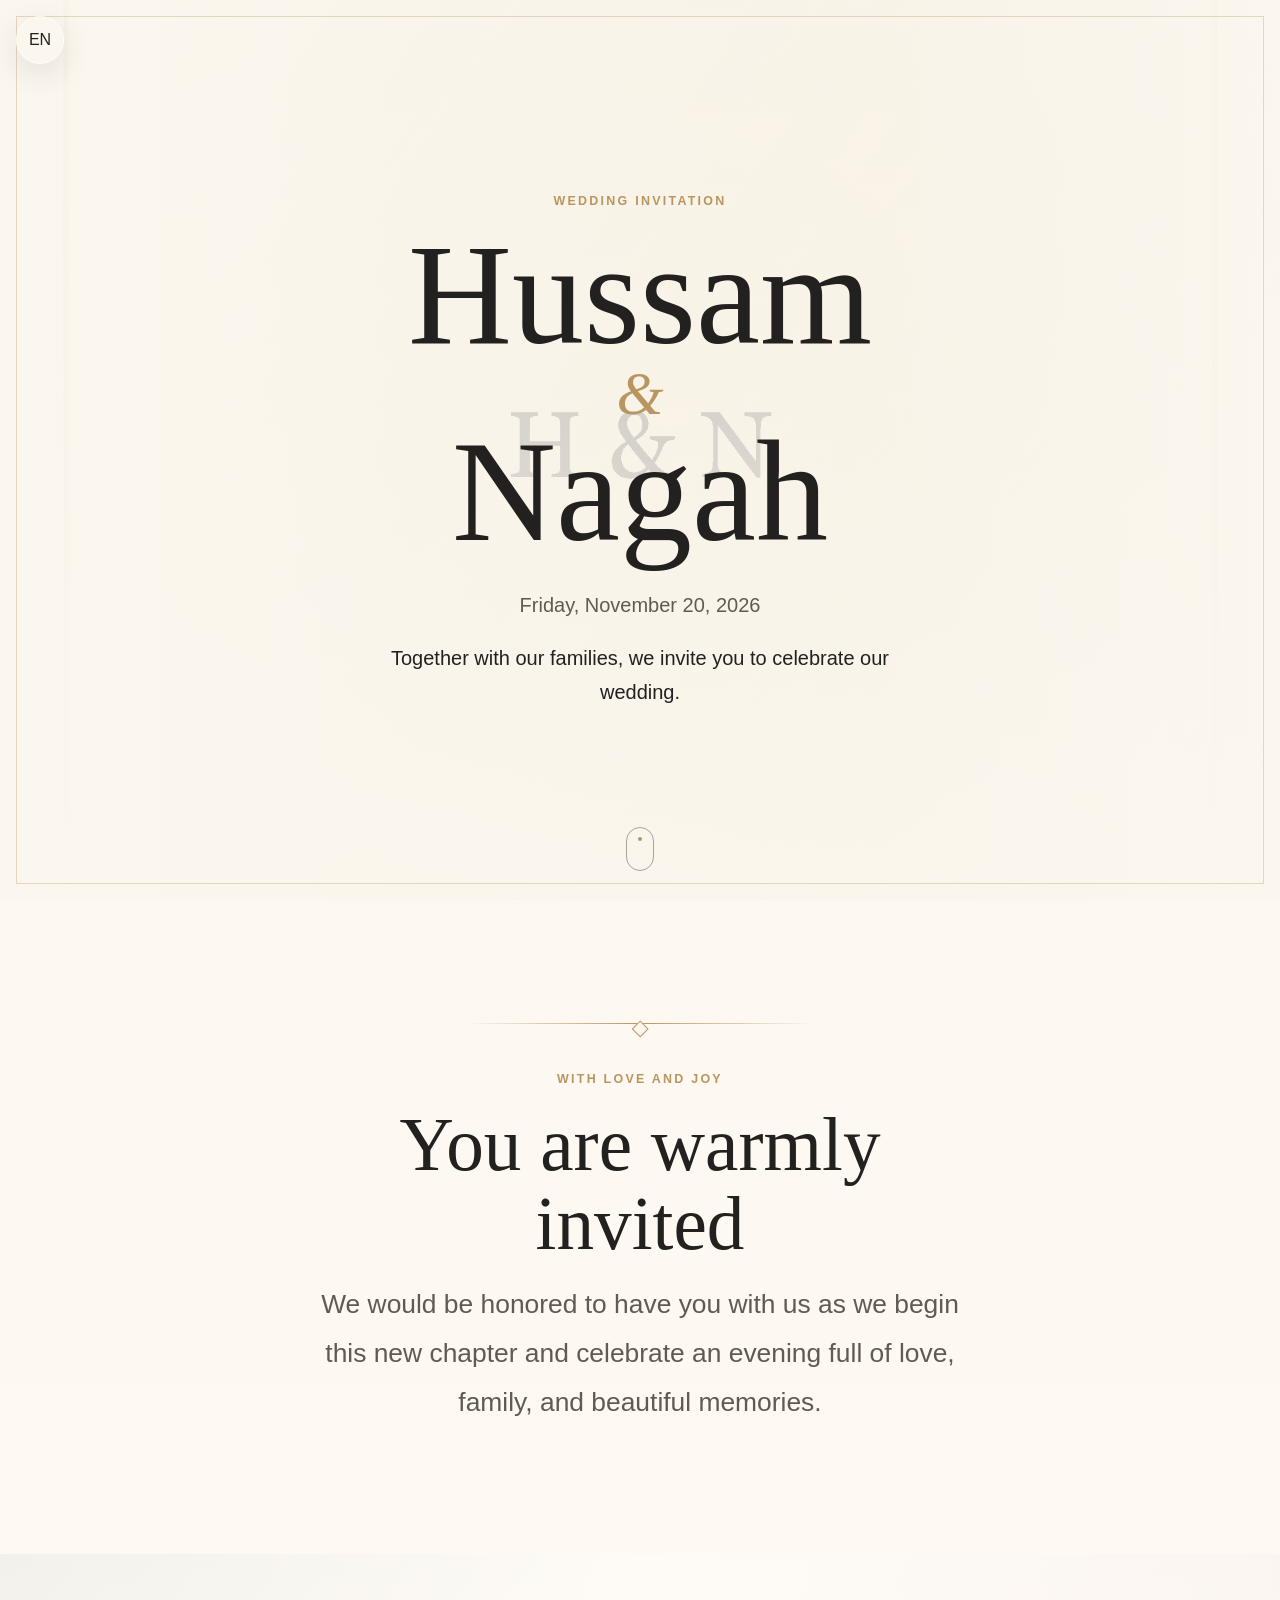
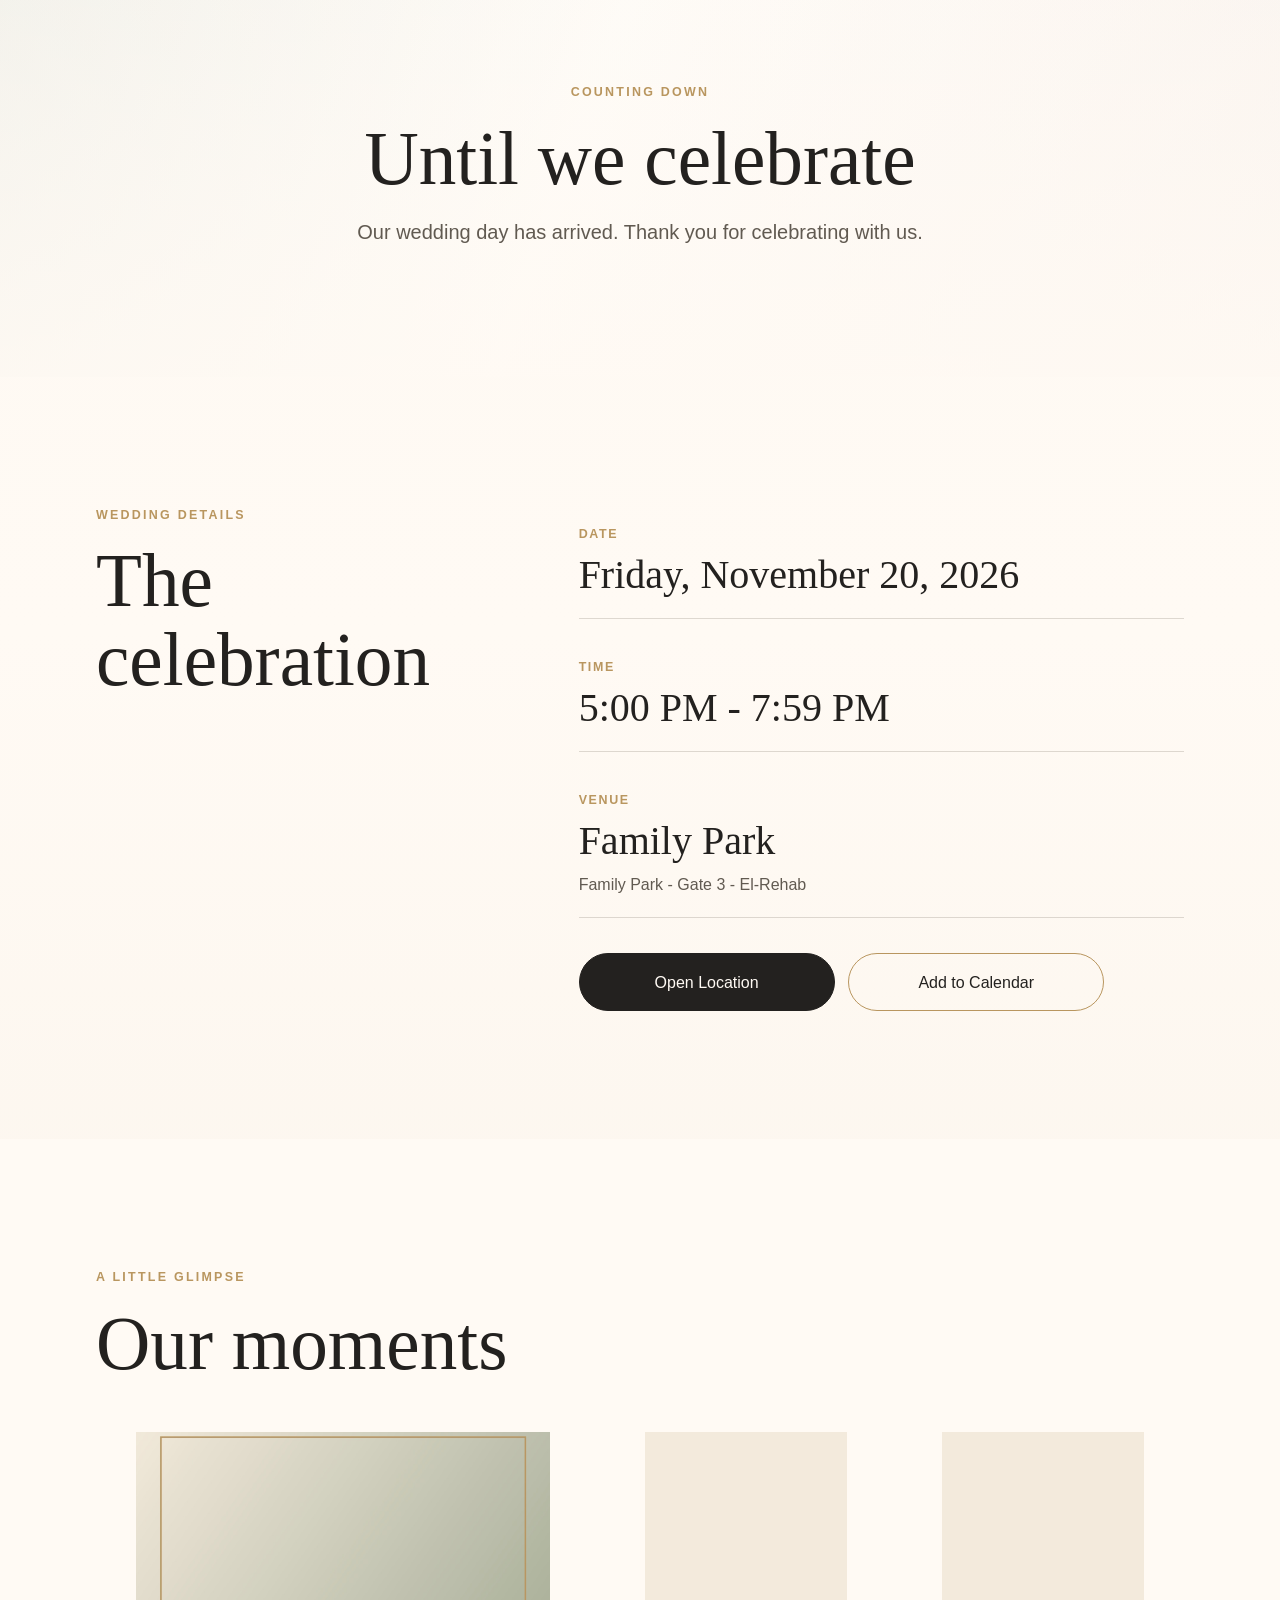
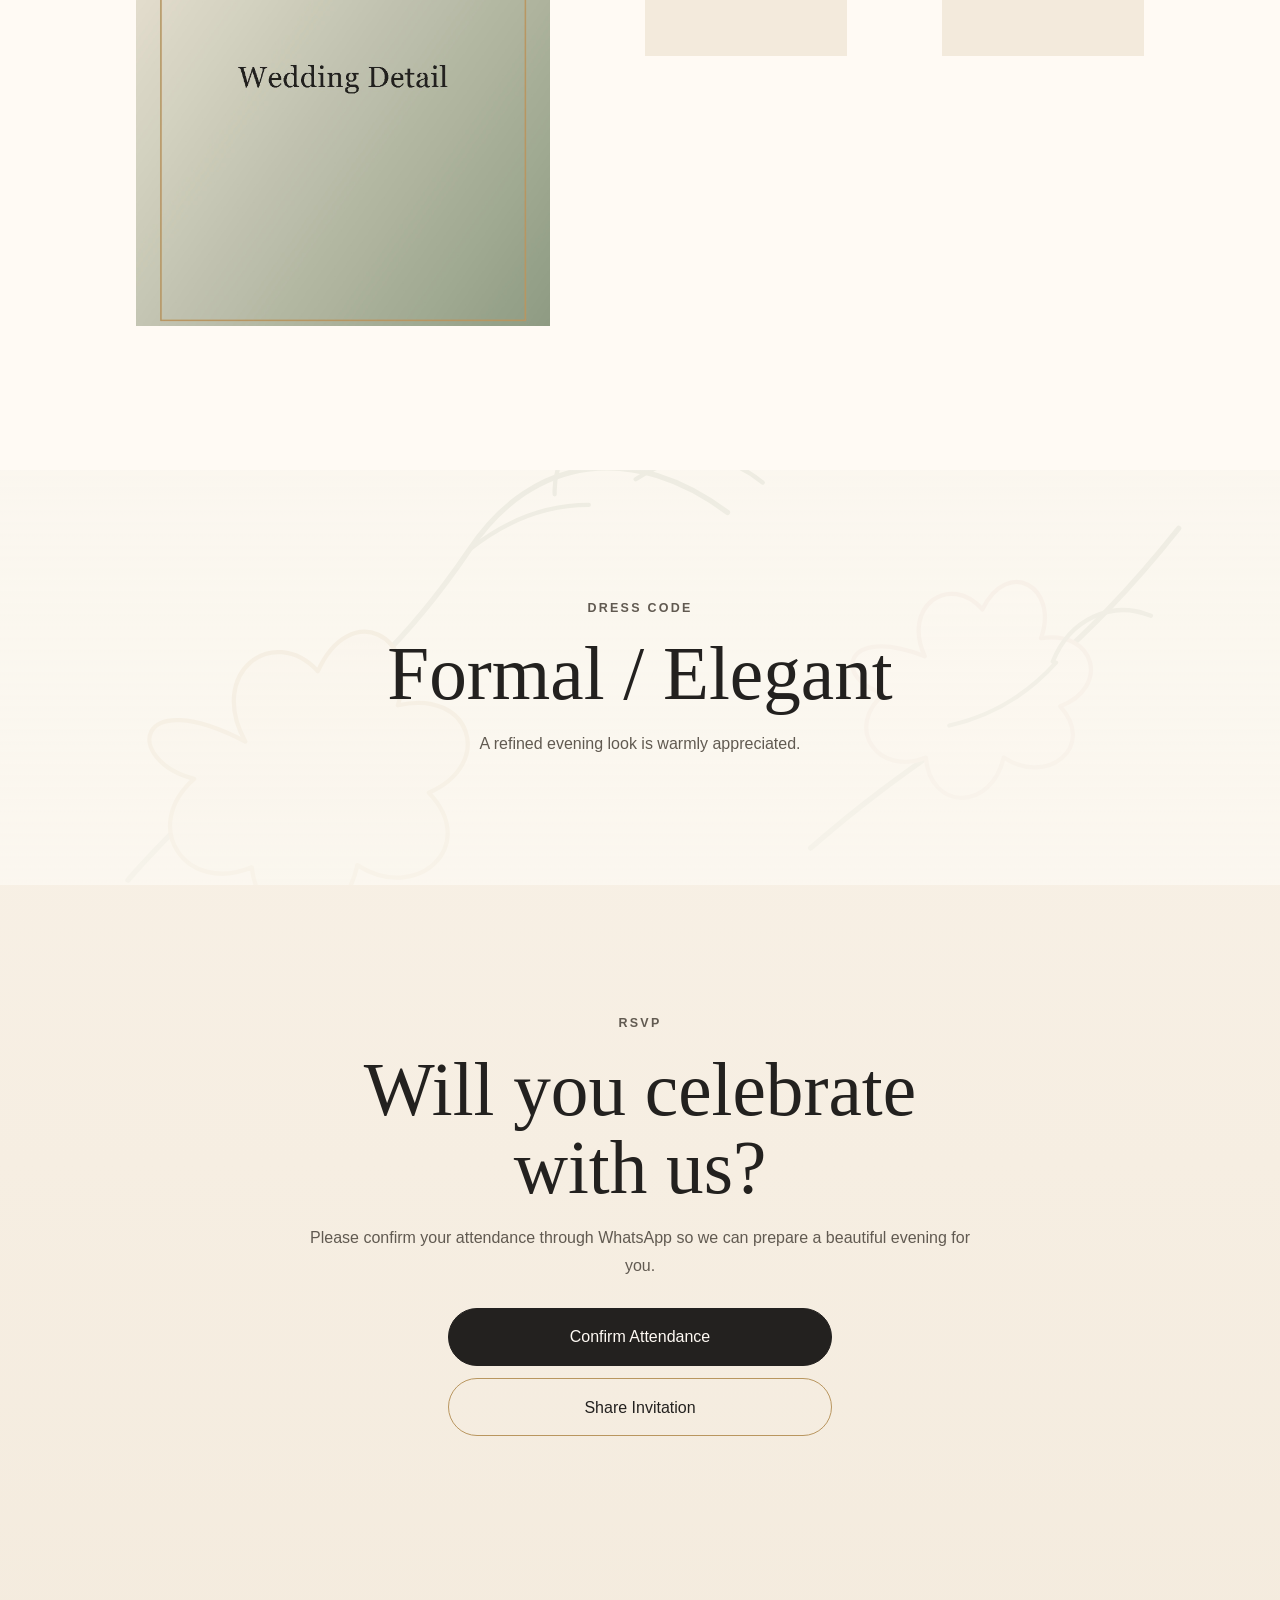
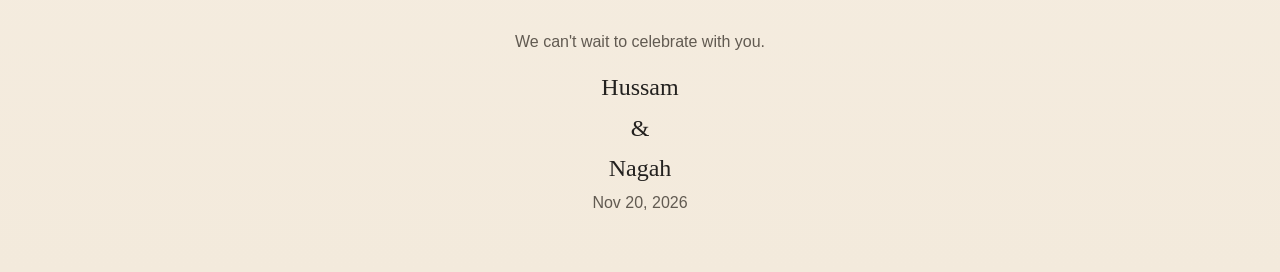
==== index.html @ 9a382222 "Initial wedding invitation" ====
<!doctype html>
<html lang="en" dir="ltr">
  <head>
    <meta charset="utf-8" />
    <meta name="viewport" content="width=device-width, initial-scale=1" />
    <title>Hussam & Bride Name | Wedding Invitation</title>
    <meta
      name="description"
      content="Together with their families, Hussam and Bride Name invite you to celebrate their wedding."
    />
    <link rel="canonical" href="https://USERNAME.github.io/REPOSITORY/" />
    <meta name="theme-color" content="#f6efe3" />

    <meta property="og:type" content="website" />
    <meta property="og:title" content="Hussam & Bride Name | Wedding Invitation" />
    <meta
      property="og:description"
      content="Together with their families, Hussam and Bride Name invite you to celebrate their wedding."
    />
    <meta property="og:image" content="assets/images/share-preview.jpg" />
    <meta property="og:url" content="https://USERNAME.github.io/REPOSITORY/" />

    <link rel="icon" href="favicon/favicon.svg" type="image/svg+xml" />
    <link rel="apple-touch-icon" href="favicon/apple-touch-icon.svg" />
    <link rel="preload" as="image" href="assets/images/hero-placeholder.jpg" />
    <link rel="stylesheet" href="style.css" />
  </head>
  <body>
    <a class="skip-link" href="#invitation">Skip to invitation</a>

    <header class="topbar" aria-label="Wedding invitation controls">
      <button class="language-toggle" id="languageToggle" type="button" aria-label="Switch language">
        <span data-label="language-current">EN</span>
      </button>
      <button class="music-toggle" id="musicToggle" type="button" aria-label="Toggle music" hidden>
        <span class="music-icon" aria-hidden="true">♪</span>
        <span data-i18n="musicOff">Music</span>
      </button>
    </header>

    <main>
      <section class="hero section-panel" id="home" aria-labelledby="hero-title">
        <div class="hero-media" aria-hidden="true"></div>
        <div class="hero-inner reveal">
          <p class="eyebrow" data-i18n="heroEyebrow">Wedding Invitation</p>
          <h1 class="couple-names" id="hero-title">
            <span data-config="groomName">Hussam</span>
            <span class="ampersand">&amp;</span>
            <span data-config="brideName">Bride Name</span>
          </h1>
          <p class="hero-date" data-config="displayDate">Saturday, November 21, 2026</p>
          <p class="hero-copy" data-i18n="heroCopy">
            Together with our families, we invite you to celebrate our wedding.
          </p>
        </div>
        <a class="scroll-indicator" href="#invitation" aria-label="Scroll to invitation">
          <span></span>
        </a>
      </section>

      <section class="invitation section-panel" id="invitation" aria-labelledby="invitation-title">
        <div class="ornament" aria-hidden="true"></div>
        <div class="content-narrow reveal">
          <p class="eyebrow" data-i18n="invitationEyebrow">With love and joy</p>
          <h2 id="invitation-title" data-i18n="invitationTitle">You are warmly invited</h2>
          <p class="invitation-text" data-i18n="invitationMessage">
            We would be honored to have you with us as we begin this new chapter and celebrate an evening full of love, family, and beautiful memories.
          </p>
        </div>
      </section>

      <section class="countdown section-panel" aria-labelledby="countdown-title">
        <div class="content-wide reveal">
          <p class="eyebrow" data-i18n="countdownEyebrow">Counting down</p>
          <h2 id="countdown-title" data-i18n="countdownTitle">Until we celebrate</h2>
          <div class="countdown-grid" id="countdownGrid" role="timer" aria-live="polite">
            <div class="countdown-item">
              <strong data-countdown="days">00</strong>
              <span data-i18n="days">Days</span>
            </div>
            <div class="countdown-item">
              <strong data-countdown="hours">00</strong>
              <span data-i18n="hours">Hours</span>
            </div>
            <div class="countdown-item">
              <strong data-countdown="minutes">00</strong>
              <span data-i18n="minutes">Minutes</span>
            </div>
            <div class="countdown-item">
              <strong data-countdown="seconds">00</strong>
              <span data-i18n="seconds">Seconds</span>
            </div>
          </div>
          <p class="passed-message" id="passedMessage" data-i18n="passedMessage" hidden>
            Our wedding day has arrived. Thank you for celebrating with us.
          </p>
        </div>
      </section>

      <section class="details section-panel" aria-labelledby="details-title">
        <div class="content-wide details-layout reveal">
          <div>
            <p class="eyebrow" data-i18n="detailsEyebrow">Wedding details</p>
            <h2 id="details-title" data-i18n="detailsTitle">The celebration</h2>
          </div>
          <div class="detail-list">
            <article class="detail-block">
              <span data-i18n="dateLabel">Date</span>
              <strong data-config="detailDate">Saturday, November 21, 2026</strong>
            </article>
            <article class="detail-block">
              <span data-i18n="timeLabel">Time</span>
              <strong data-config="detailTime">7:00 PM - 11:59 PM</strong>
            </article>
            <article class="detail-block">
              <span data-i18n="venueLabel">Venue</span>
              <strong data-config="venueName">Venue Name</strong>
              <em data-config="venueAddress">Venue Address</em>
            </article>
          </div>
          <div class="action-row">
            <a class="button primary" id="locationButton" href="#" target="_blank" rel="noopener">
              <span data-i18n="openLocation">Open Location</span>
            </a>
            <button class="button secondary" id="calendarButton" type="button">
              <span data-i18n="addCalendar">Add to Calendar</span>
            </button>
          </div>
        </div>
      </section>

      <section class="gallery section-panel" id="gallerySection" aria-labelledby="gallery-title">
        <div class="content-wide reveal">
          <p class="eyebrow" data-i18n="galleryEyebrow">A little glimpse</p>
          <h2 id="gallery-title" data-i18n="galleryTitle">Our moments</h2>
          <div class="gallery-grid" id="galleryGrid"></div>
        </div>
      </section>

      <section class="dress section-panel" id="dressCodeSection" aria-labelledby="dress-title">
        <div class="content-narrow reveal">
          <p class="eyebrow" data-i18n="dressEyebrow">Dress code</p>
          <h2 id="dress-title" data-config="dressCodeTitle">Formal / Elegant</h2>
          <p data-i18n="dressNote">A refined evening look is warmly appreciated.</p>
        </div>
      </section>

      <section class="rsvp section-panel" aria-labelledby="rsvp-title">
        <div class="content-narrow reveal">
          <p class="eyebrow" data-i18n="rsvpEyebrow">RSVP</p>
          <h2 id="rsvp-title" data-i18n="rsvpTitle">Will you celebrate with us?</h2>
          <p data-i18n="rsvpCopy">
            Please confirm your attendance through WhatsApp so we can prepare a beautiful evening for you.
          </p>
          <a class="button primary rsvp-button" id="rsvpButton" href="#" target="_blank" rel="noopener">
            <span data-i18n="confirmAttendance">Confirm Attendance</span>
          </a>
          <button class="button secondary share-button" id="shareButton" type="button">
            <span data-i18n="shareInvitation">Share Invitation</span>
          </button>
        </div>
      </section>
    </main>

    <footer class="footer">
      <p data-i18n="footerMessage">We can't wait to celebrate with you.</p>
      <strong>
        <span data-config="groomName">Hussam</span>
        <span>&amp;</span>
        <span data-config="brideName">Bride Name</span>
      </strong>
      <span data-config="shortDate">21 Nov 2026</span>
    </footer>

    <audio id="backgroundMusic" preload="none" loop></audio>
    <script src="script.js"></script>
  </body>
</html>
---- style.css ----
:root {
  --ivory: #fbf7ef;
  --warm: #f3eadc;
  --champagne: #b9965f;
  --champagne-soft: #dcc79d;
  --charcoal: #23211f;
  --ink-soft: #615a51;
  --sage: #8d9a81;
  --rose: #d9b6aa;
  --line: rgba(74, 61, 44, 0.18);
  --shadow: 0 20px 60px rgba(39, 31, 24, 0.12);
  --serif: Georgia, "Times New Roman", serif;
  --sans: "Segoe UI", Tahoma, Arial, sans-serif;
  --arabic: Tahoma, "Segoe UI", Arial, sans-serif;
}

* {
  box-sizing: border-box;
}

[hidden] {
  display: none !important;
}

html {
  scroll-behavior: smooth;
}

body {
  margin: 0;
  min-width: 320px;
  background:
    radial-gradient(circle at 18% 0%, rgba(217, 182, 170, 0.26), transparent 34rem),
    linear-gradient(180deg, var(--ivory), #fffaf4 44%, var(--warm));
  color: var(--charcoal);
  font-family: var(--sans);
  line-height: 1.7;
  text-rendering: optimizeLegibility;
}

body[dir="rtl"] {
  font-family: var(--arabic);
}

body[dir="rtl"] .couple-names,
body[dir="rtl"] h2 {
  font-family: var(--arabic);
  letter-spacing: 0;
}

img {
  display: block;
  max-width: 100%;
}

button,
a {
  -webkit-tap-highlight-color: transparent;
}

button {
  font: inherit;
}

a {
  color: inherit;
}

:focus-visible {
  outline: 3px solid rgba(185, 150, 95, 0.55);
  outline-offset: 4px;
}

.skip-link {
  position: fixed;
  inset-inline-start: 1rem;
  top: 1rem;
  z-index: 20;
  transform: translateY(-150%);
  border-radius: 999px;
  background: var(--charcoal);
  color: #fff;
  padding: 0.7rem 1rem;
  text-decoration: none;
  transition: transform 180ms ease;
}

.skip-link:focus {
  transform: translateY(0);
}

.topbar {
  position: fixed;
  z-index: 10;
  inset: 1rem 1rem auto;
  display: flex;
  justify-content: space-between;
  pointer-events: none;
}

.language-toggle,
.music-toggle {
  pointer-events: auto;
  min-width: 48px;
  min-height: 48px;
  border: 1px solid rgba(255, 255, 255, 0.5);
  border-radius: 999px;
  background: rgba(251, 247, 239, 0.78);
  color: var(--charcoal);
  box-shadow: 0 10px 30px rgba(39, 31, 24, 0.1);
  backdrop-filter: blur(16px);
  cursor: pointer;
}

.music-toggle {
  display: inline-flex;
  align-items: center;
  gap: 0.45rem;
  padding: 0 1rem;
}

.music-icon {
  color: var(--champagne);
  font-size: 1.1rem;
}

.section-panel {
  position: relative;
  padding: clamp(4.5rem, 12vw, 8rem) 1.25rem;
  overflow: hidden;
}

.content-narrow,
.content-wide,
.hero-inner {
  position: relative;
  z-index: 1;
  width: min(100%, 42rem);
  margin-inline: auto;
}

.content-wide {
  width: min(100%, 68rem);
}

.hero {
  min-height: 100svh;
  display: grid;
  place-items: center;
  text-align: center;
  isolation: isolate;
}

.hero::after {
  content: "";
  position: absolute;
  inset: 1rem;
  border: 1px solid rgba(185, 150, 95, 0.34);
  pointer-events: none;
}

.hero-media {
  position: absolute;
  inset: 0;
  z-index: -2;
  background-image:
    linear-gradient(180deg, rgba(251, 247, 239, 0.72), rgba(251, 247, 239, 0.94)),
    url("assets/images/hero-placeholder.jpg");
  background-position: center;
  background-size: cover;
  transform: scale(1.02);
}

.hero-media::after {
  content: "";
  position: absolute;
  inset: 0;
  background:
    linear-gradient(90deg, rgba(251, 247, 239, 0.84), transparent 32%, transparent 68%, rgba(251, 247, 239, 0.84)),
    radial-gradient(circle at center, transparent, rgba(251, 247, 239, 0.58));
}

.eyebrow {
  margin: 0 0 1rem;
  color: var(--champagne);
  font-size: 0.78rem;
  font-weight: 700;
  letter-spacing: 0.18em;
  text-transform: uppercase;
}

body[dir="rtl"] .eyebrow {
  letter-spacing: 0;
}

.couple-names {
  margin: 0;
  font-family: var(--serif);
  font-size: clamp(4rem, 18vw, 9rem);
  font-weight: 400;
  line-height: 0.92;
}

.couple-names span {
  display: block;
}

.ampersand {
  margin: 0.3rem 0;
  color: var(--champagne);
  font-size: 0.42em;
  font-style: italic;
}

.hero-date {
  margin: 1.8rem 0 0;
  color: var(--ink-soft);
  font-size: clamp(1rem, 3vw, 1.25rem);
}

.hero-copy {
  width: min(100%, 34rem);
  margin: 1.2rem auto 0;
  font-size: clamp(1rem, 3.5vw, 1.25rem);
}

.scroll-indicator {
  position: absolute;
  bottom: 1.8rem;
  left: 50%;
  width: 28px;
  height: 44px;
  margin-left: -14px;
  border: 1px solid rgba(35, 33, 31, 0.38);
  border-radius: 999px;
}

.scroll-indicator span {
  position: absolute;
  top: 9px;
  left: 50%;
  width: 4px;
  height: 4px;
  margin-left: -2px;
  border-radius: 50%;
  background: var(--champagne);
  animation: scrollPulse 1.8s ease-in-out infinite;
}

h2 {
  margin: 0;
  font-family: var(--serif);
  font-size: clamp(2.2rem, 9vw, 4.7rem);
  font-weight: 400;
  line-height: 1.05;
}

p {
  margin: 1rem 0 0;
}

.invitation {
  text-align: center;
}

.invitation-text {
  color: var(--ink-soft);
  font-size: clamp(1.18rem, 4vw, 1.65rem);
  line-height: 1.85;
}

.ornament {
  width: min(22rem, 72vw);
  height: 1px;
  margin: 0 auto 2.8rem;
  background: linear-gradient(90deg, transparent, var(--champagne), transparent);
}

.ornament::before {
  content: "";
  display: block;
  width: 0.65rem;
  height: 0.65rem;
  margin: -0.32rem auto 0;
  border: 1px solid var(--champagne);
  background: var(--ivory);
  transform: rotate(45deg);
}

.countdown {
  background:
    linear-gradient(180deg, rgba(255, 255, 255, 0.34), rgba(255, 250, 244, 0.86)),
    linear-gradient(110deg, rgba(141, 154, 129, 0.16), transparent 45%, rgba(217, 182, 170, 0.16));
  text-align: center;
}

.countdown-grid {
  display: grid;
  grid-template-columns: repeat(2, minmax(0, 1fr));
  gap: 0.75rem;
  margin-top: 2rem;
}

.countdown-item {
  min-height: 7.5rem;
  display: grid;
  align-content: center;
  border: 1px solid var(--line);
  background: rgba(255, 252, 247, 0.62);
  box-shadow: var(--shadow);
}

.countdown-item strong {
  font-family: var(--serif);
  font-size: clamp(2.4rem, 11vw, 5rem);
  font-weight: 400;
  line-height: 1;
}

.countdown-item span {
  color: var(--ink-soft);
  font-size: 0.78rem;
  font-weight: 700;
  letter-spacing: 0.14em;
  text-transform: uppercase;
}

.passed-message {
  color: var(--ink-soft);
  font-size: 1.25rem;
}

.details-layout {
  display: grid;
  gap: 2.2rem;
}

.detail-list {
  display: grid;
  gap: 1.2rem;
}

.detail-block {
  padding-block: 1.2rem;
  border-bottom: 1px solid var(--line);
}

.detail-block span {
  display: block;
  color: var(--champagne);
  font-size: 0.78rem;
  font-weight: 700;
  letter-spacing: 0.13em;
  text-transform: uppercase;
}

.detail-block strong,
.detail-block em {
  display: block;
  margin-top: 0.35rem;
}

.detail-block strong {
  font-family: var(--serif);
  font-size: clamp(1.55rem, 6vw, 2.5rem);
  font-weight: 400;
  line-height: 1.2;
}

.detail-block em {
  color: var(--ink-soft);
  font-style: normal;
}

.action-row {
  display: grid;
  gap: 0.85rem;
}

.button {
  min-height: 54px;
  display: inline-flex;
  align-items: center;
  justify-content: center;
  border: 1px solid var(--champagne);
  border-radius: 999px;
  padding: 0.9rem 1.25rem;
  text-decoration: none;
  transition:
    transform 180ms ease,
    background-color 180ms ease,
    color 180ms ease,
    border-color 180ms ease;
  cursor: pointer;
}

.button:hover {
  transform: translateY(-2px);
}

.button.primary {
  background: var(--charcoal);
  border-color: var(--charcoal);
  color: #fffaf4;
}

.button.secondary {
  background: transparent;
  color: var(--charcoal);
}

.gallery {
  background: #fffaf4;
}

.gallery-grid {
  display: grid;
  grid-template-columns: 1fr;
  gap: 0.9rem;
  margin-top: 2rem;
}

.gallery-frame {
  position: relative;
  min-height: 18rem;
  overflow: hidden;
  background: var(--warm);
}

.gallery-frame:first-child {
  min-height: 25rem;
}

.gallery-frame img {
  width: 100%;
  height: 100%;
  object-fit: cover;
  transition: transform 700ms ease, filter 700ms ease;
}

.gallery-frame:hover img {
  transform: scale(1.035);
  filter: saturate(1.05);
}

.rsvp {
  text-align: center;
}

.dress {
  background:
    linear-gradient(180deg, rgba(251, 247, 239, 0.78), rgba(251, 247, 239, 0.92)),
    url("assets/images/floral-detail.svg");
  background-position: center;
  background-size: cover;
  text-align: center;
}

.dress p,
.rsvp p {
  color: var(--ink-soft);
}

.rsvp-button {
  margin-top: 1.8rem;
  width: min(100%, 24rem);
}

.share-button {
  width: min(100%, 24rem);
  margin-top: 0.8rem;
  background: rgba(255, 250, 244, 0.58);
}

.footer {
  padding: 3rem 1.25rem 3.5rem;
  color: var(--ink-soft);
  text-align: center;
}

.footer strong,
.footer span {
  display: block;
}

.footer strong {
  margin-top: 0.7rem;
  color: var(--charcoal);
  font-family: var(--serif);
  font-size: 1.5rem;
  font-weight: 400;
}

.reveal {
  opacity: 0;
  transform: translateY(22px);
  transition: opacity 700ms ease, transform 700ms ease;
}

.reveal.is-visible {
  opacity: 1;
  transform: translateY(0);
}

@keyframes scrollPulse {
  0%,
  100% {
    transform: translateY(0);
    opacity: 0.45;
  }

  50% {
    transform: translateY(14px);
    opacity: 1;
  }
}

@media (min-width: 560px) {
  .countdown-grid {
    grid-template-columns: repeat(4, minmax(0, 1fr));
  }

  .action-row {
    grid-template-columns: repeat(2, minmax(0, 16rem));
  }

  .gallery-grid {
    grid-template-columns: repeat(2, minmax(0, 1fr));
  }

  .gallery-frame:first-child {
    grid-column: span 2;
  }
}

@media (min-width: 860px) {
  .details-layout {
    grid-template-columns: 0.85fr 1.15fr;
    align-items: start;
  }

  .details-layout .action-row {
    grid-column: 2;
  }

  .gallery-grid {
    grid-template-columns: 1.4fr 0.8fr 0.8fr;
    grid-auto-rows: 16rem;
  }

  .gallery-frame,
  .gallery-frame:first-child {
    min-height: 0;
  }

  .gallery-frame:first-child {
    grid-row: span 2;
    grid-column: auto;
  }
}

@media (prefers-reduced-motion: reduce) {
  *,
  *::before,
  *::after {
    scroll-behavior: auto !important;
    animation-duration: 0.001ms !important;
    animation-iteration-count: 1 !important;
    transition-duration: 0.001ms !important;
  }

  .reveal {
    opacity: 1;
    transform: none;
  }
}
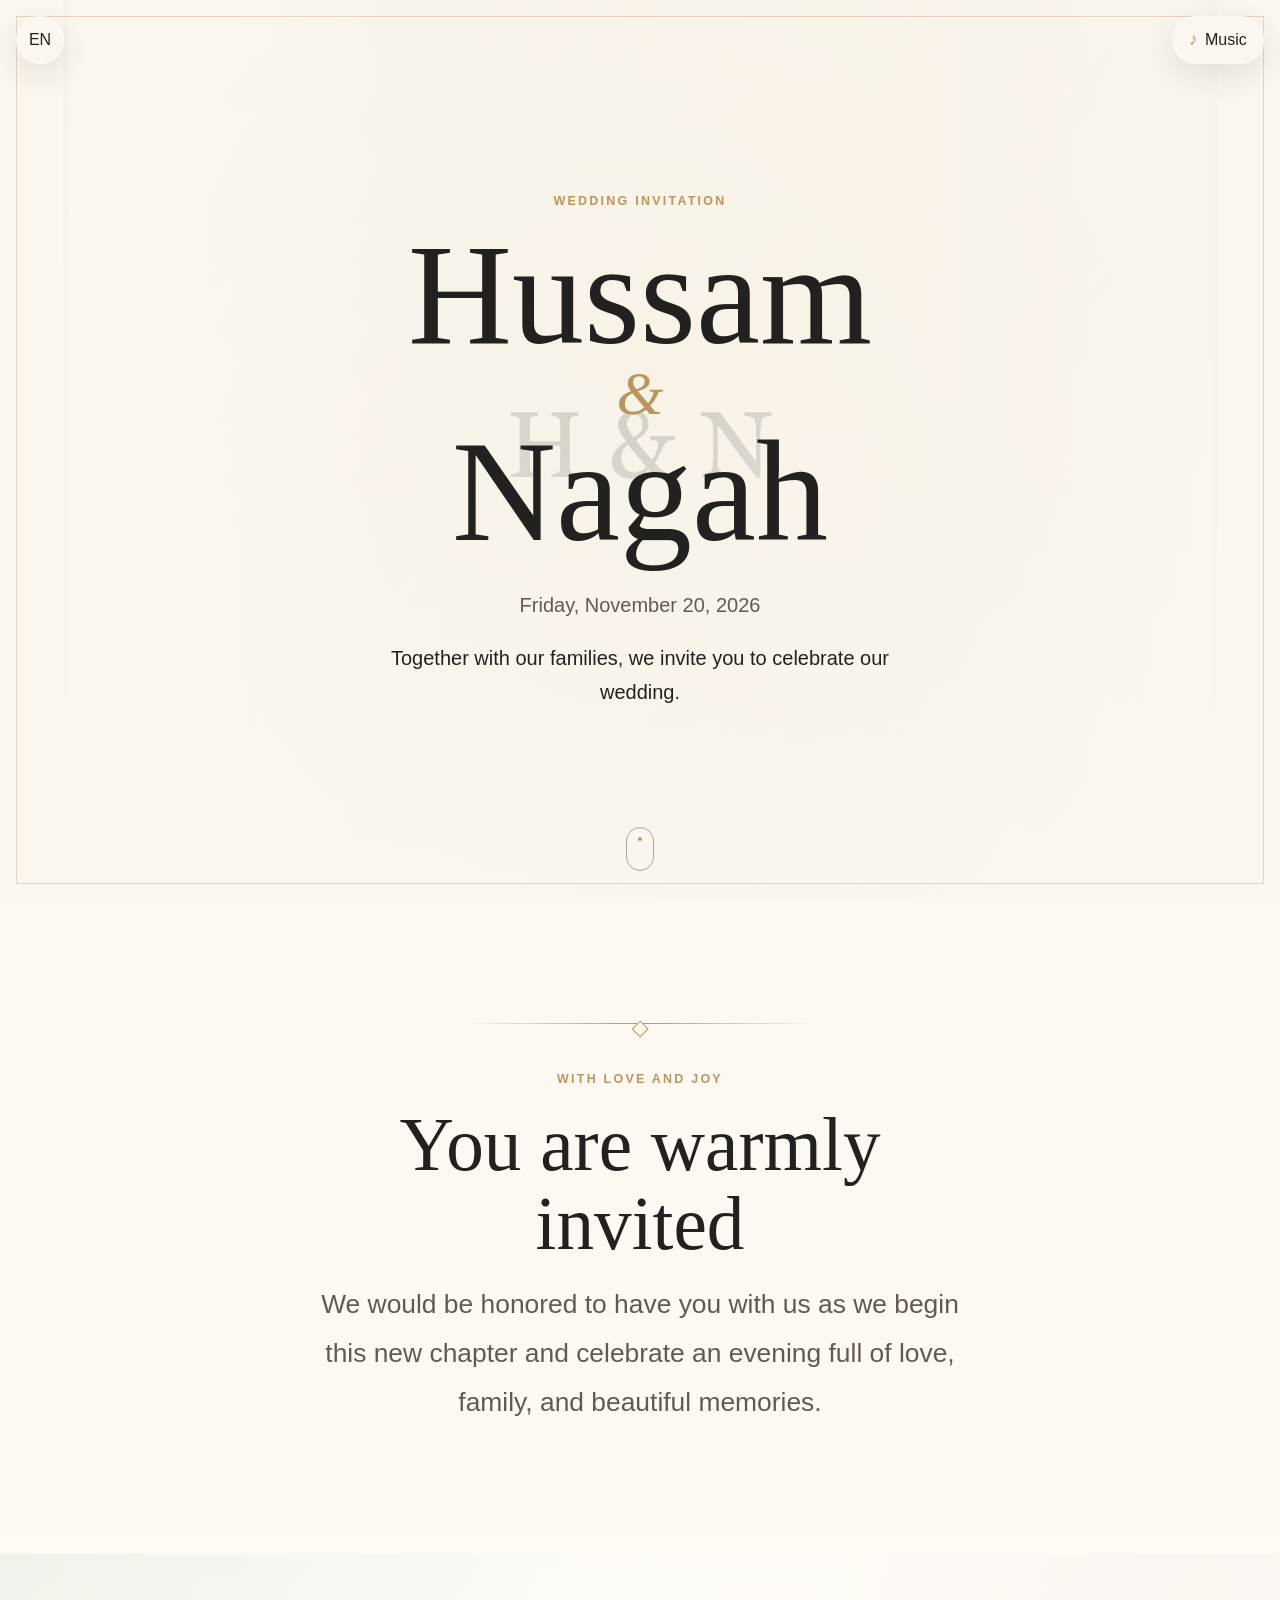
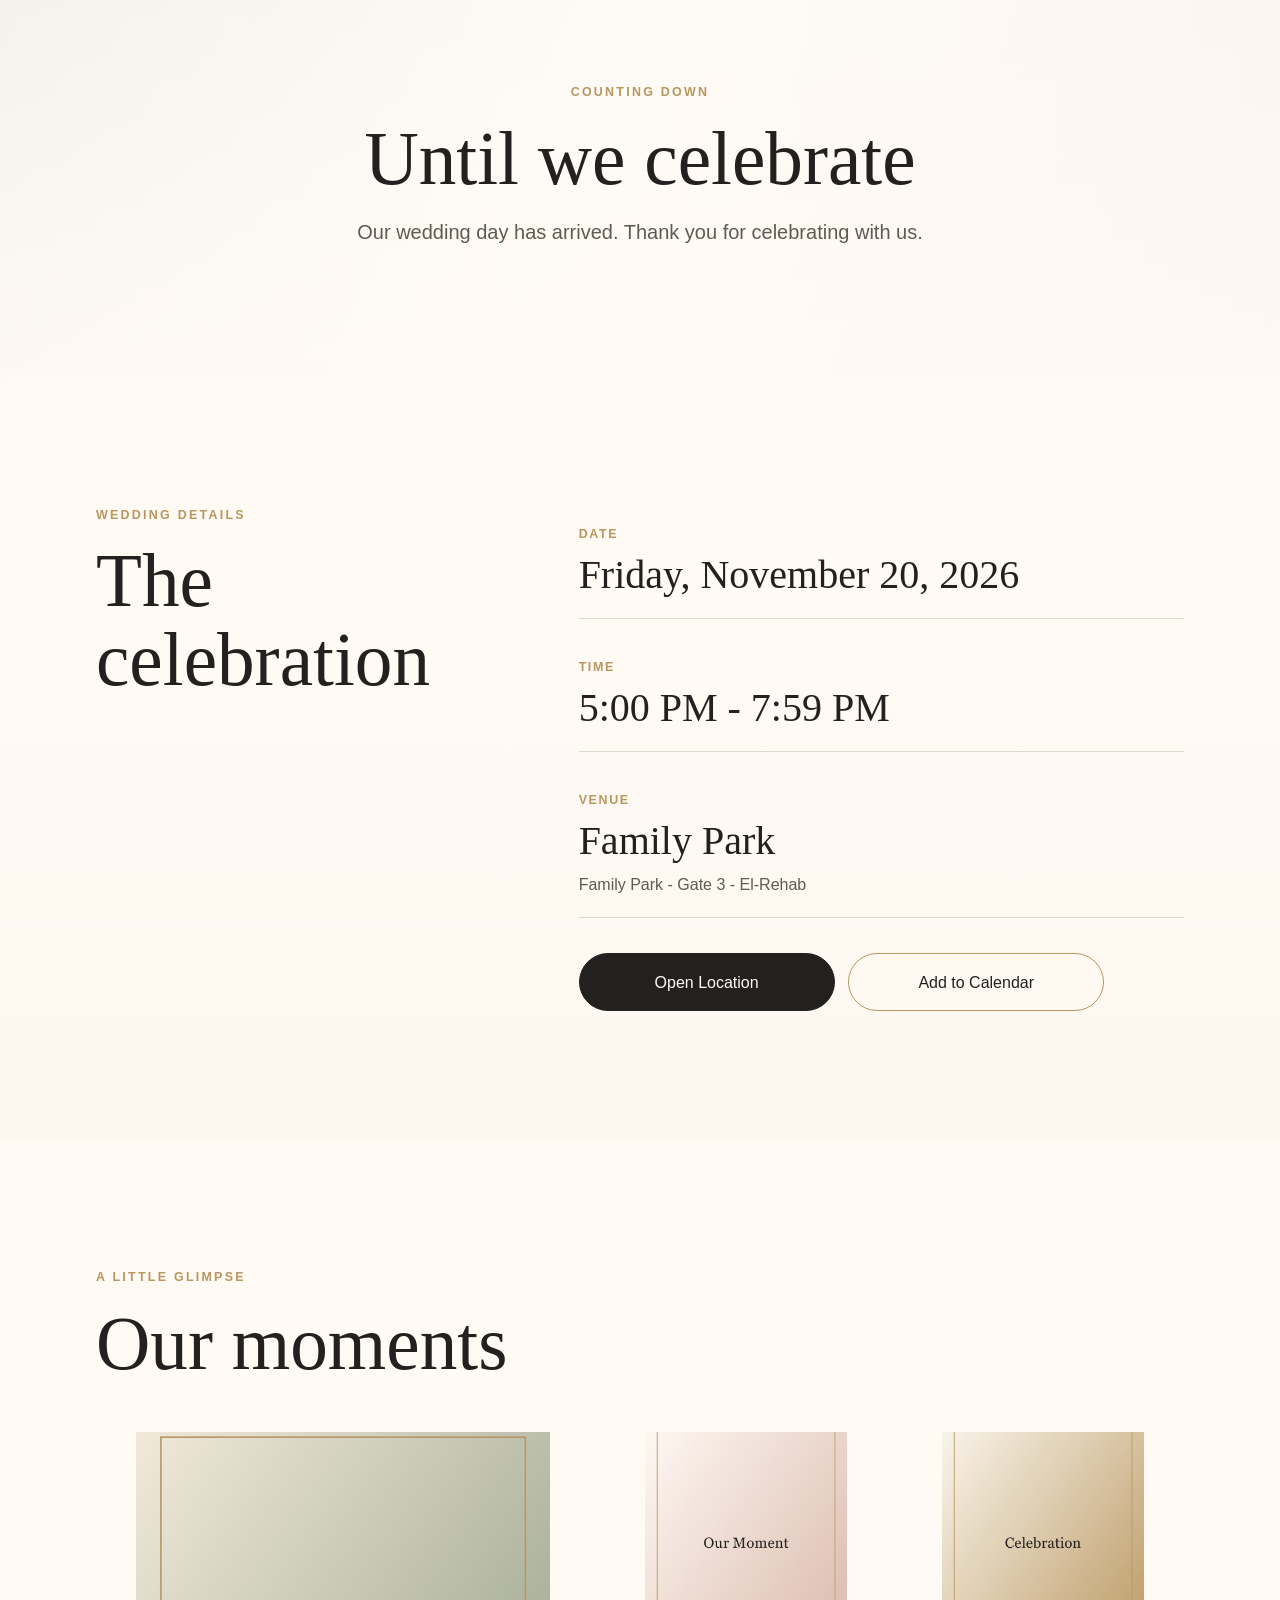
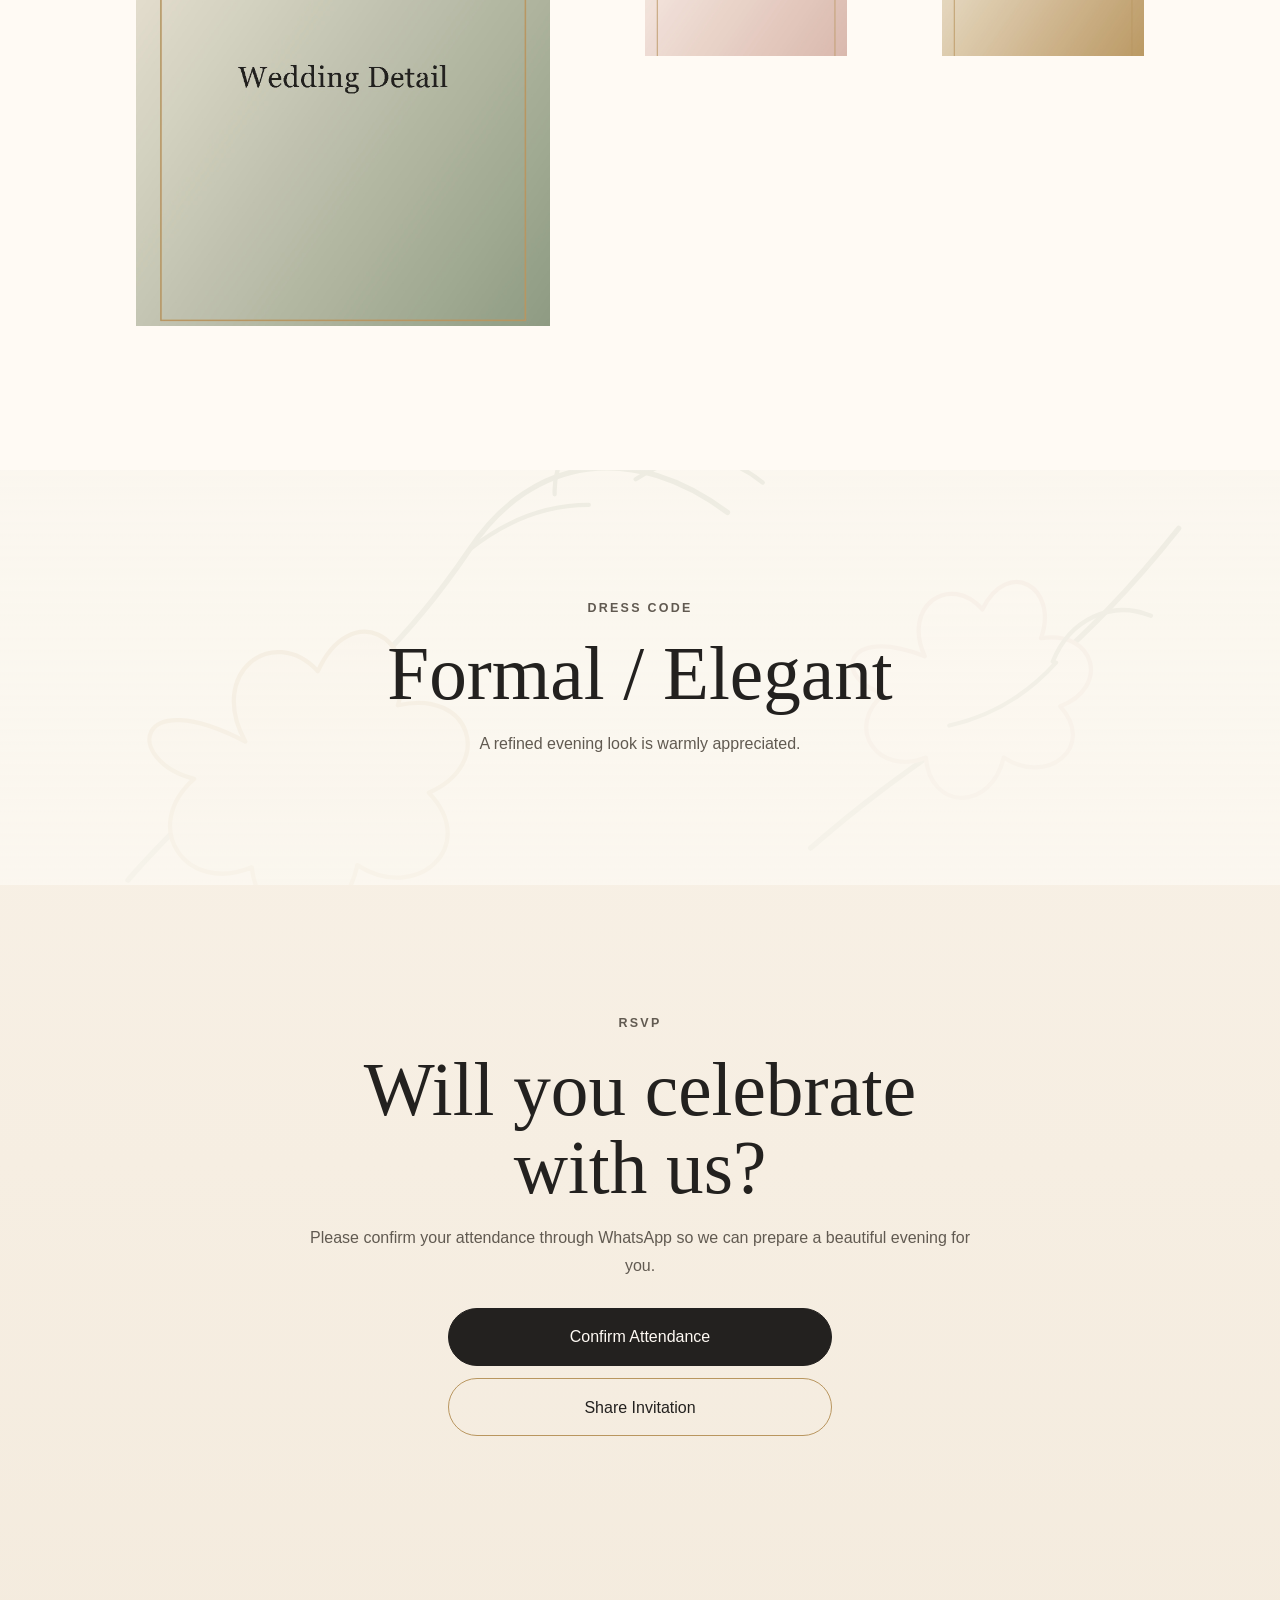
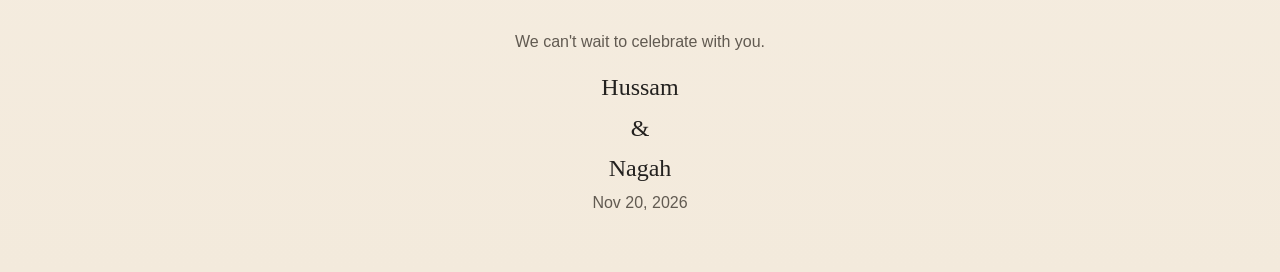
==== commit b692d1b1: "add music" ====
--- a/index.html
+++ b/index.html
@@ -172,7 +172,7 @@
       <span data-config="shortDate">21 Nov 2026</span>
     </footer>
 
-    <audio id="backgroundMusic" preload="none" loop></audio>
+    <audio id="backgroundMusic" preload="auto" loop></audio>
     <script src="script.js"></script>
   </body>
 </html>
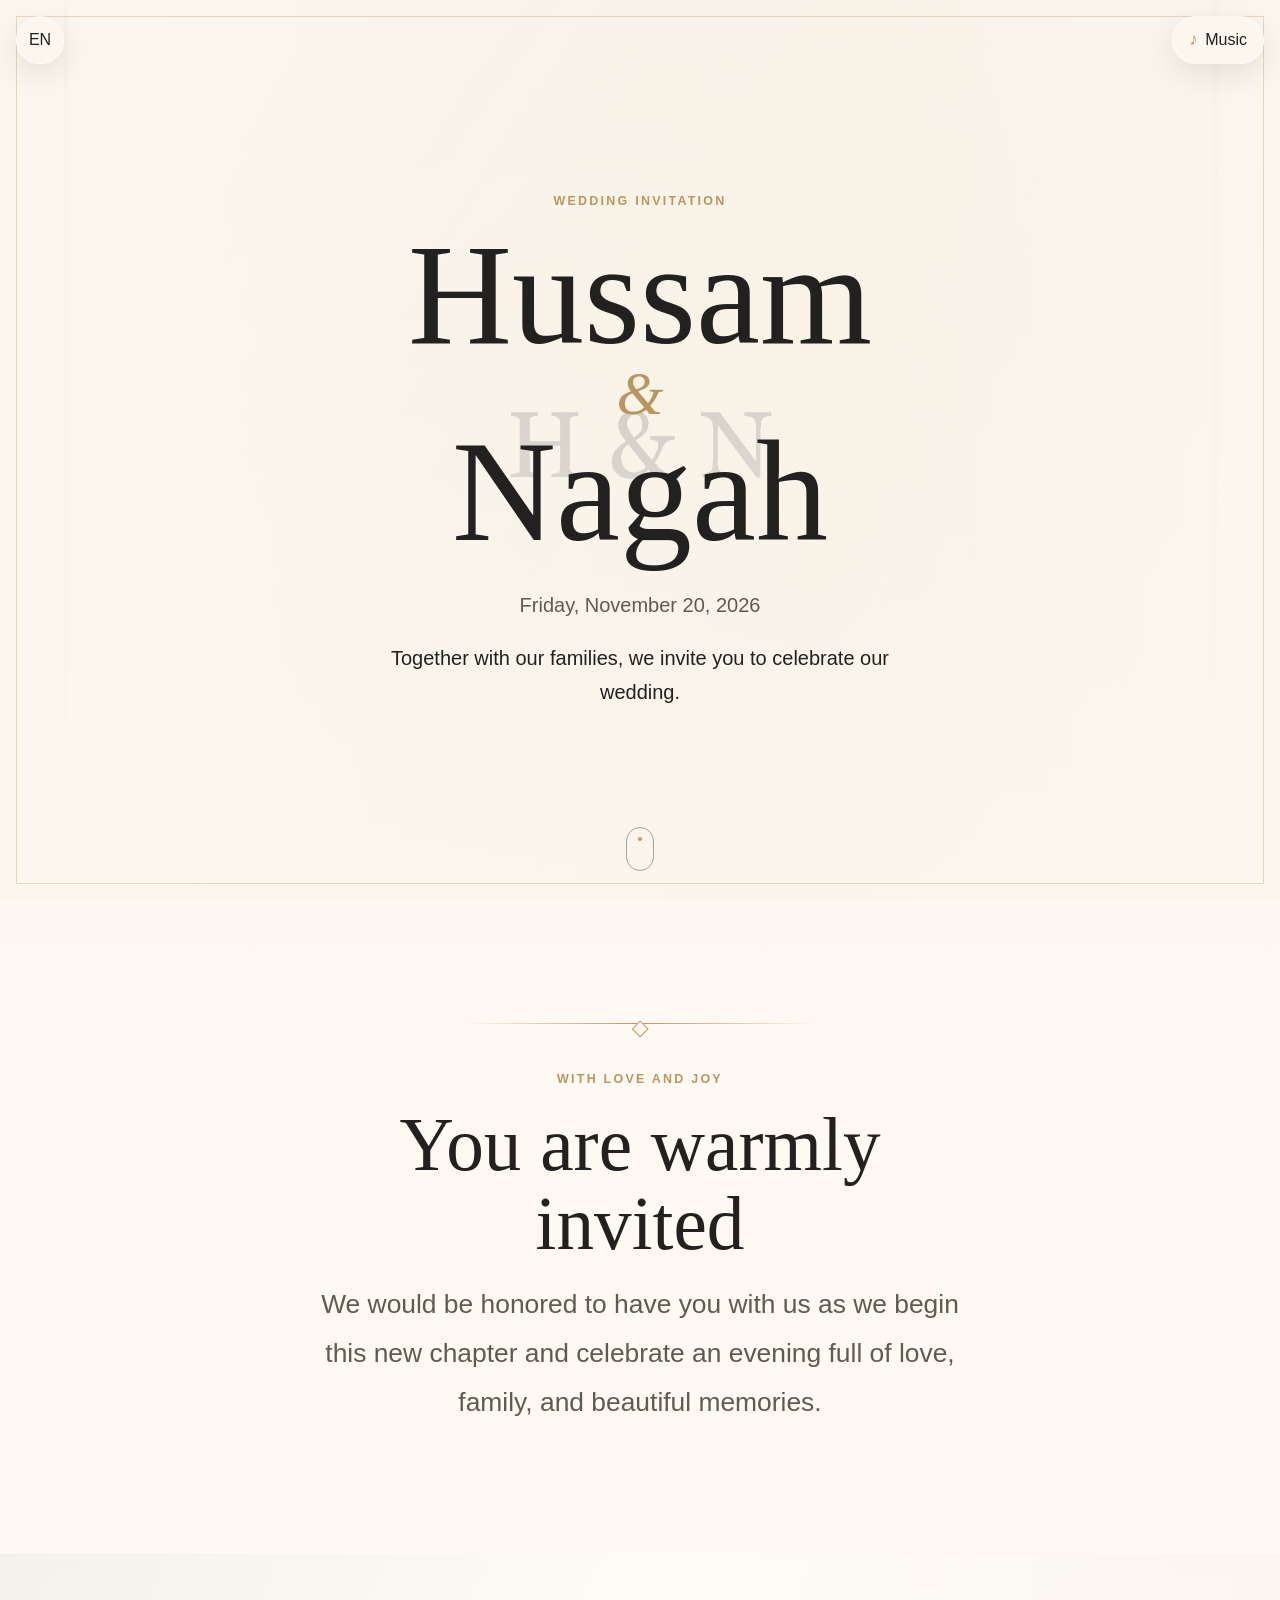
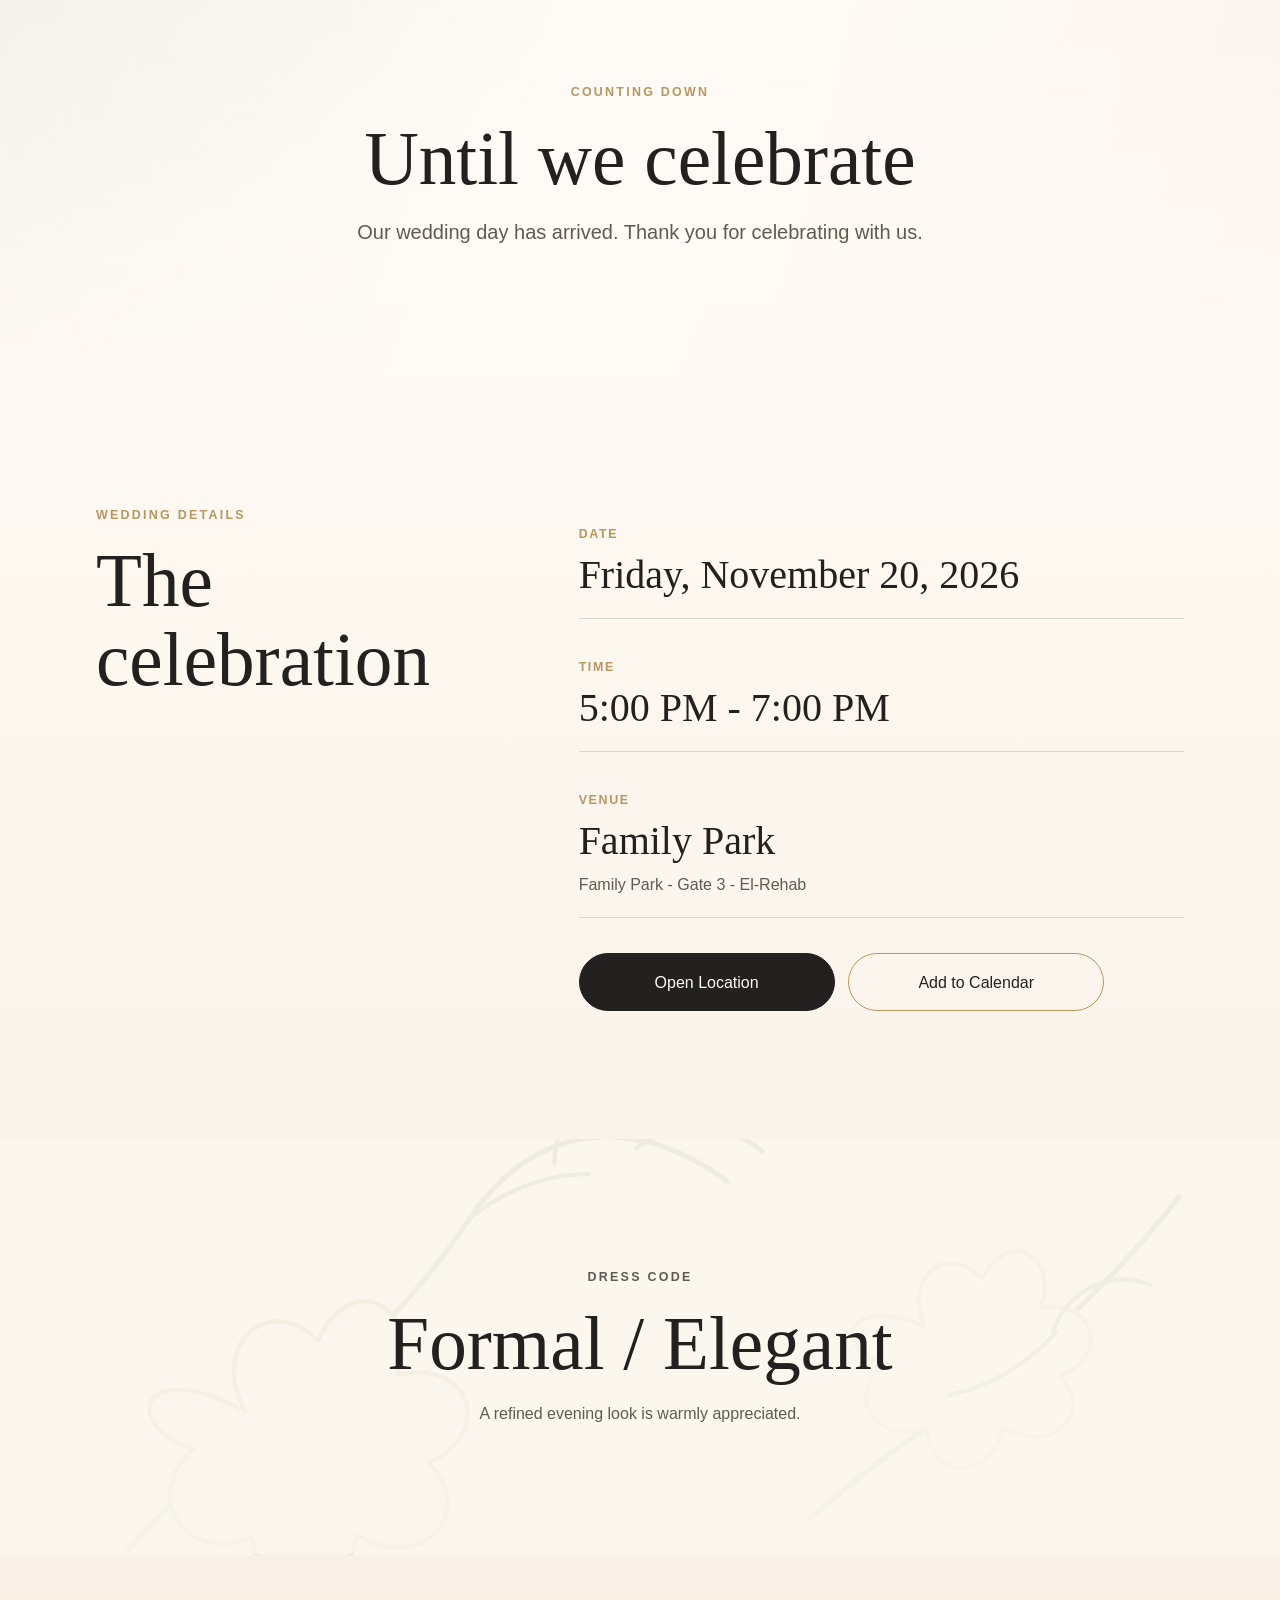
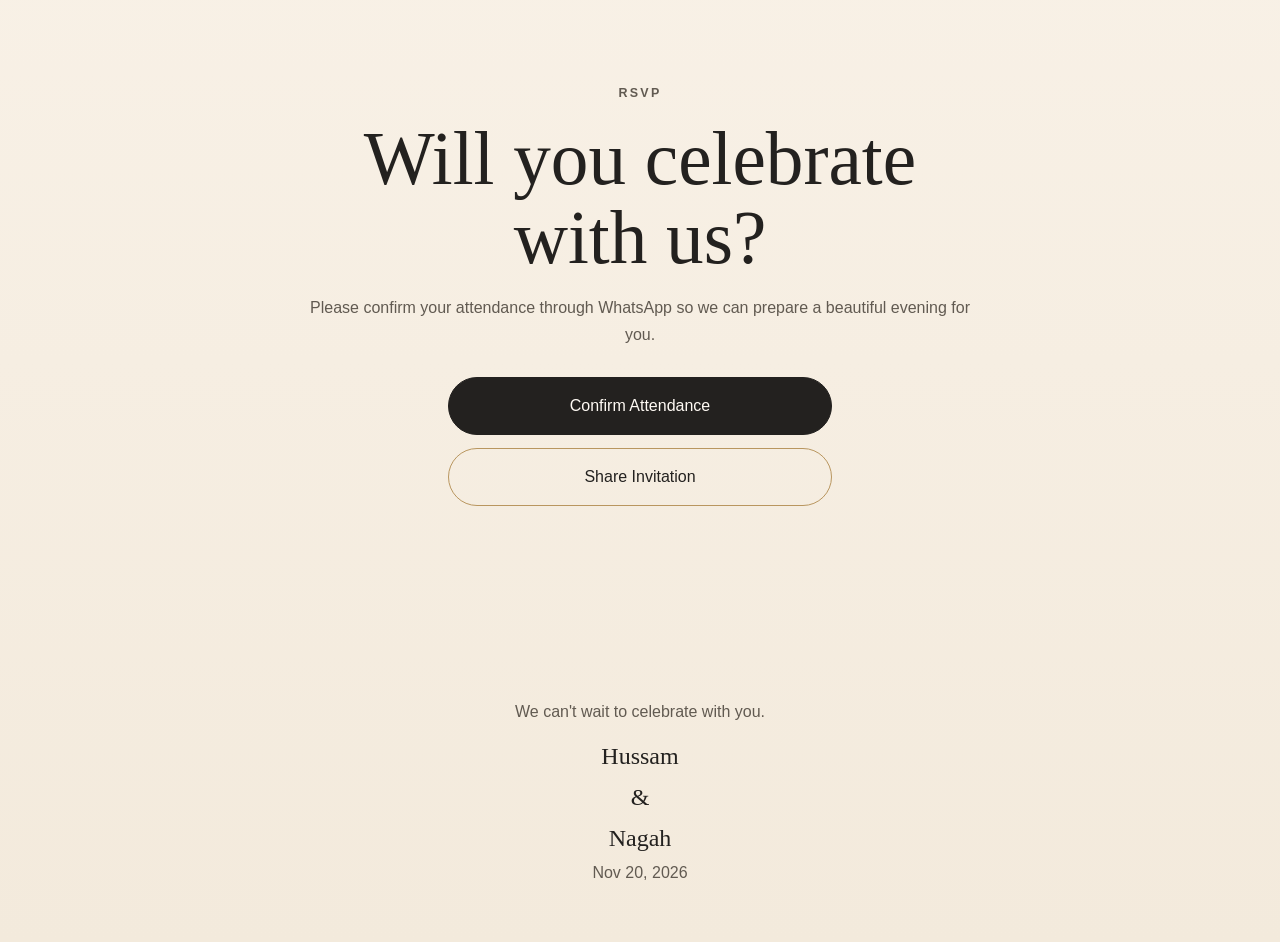
==== commit d2293b19: "Remove section" ====
--- a/index.html
+++ b/index.html
@@ -23,7 +23,7 @@
     <link rel="icon" href="favicon/favicon.svg" type="image/svg+xml" />
     <link rel="apple-touch-icon" href="favicon/apple-touch-icon.svg" />
     <link rel="preload" as="image" href="assets/images/hero-placeholder.jpg" />
-    <link rel="stylesheet" href="style.css" />
+    <link rel="stylesheet" href="style.css?v=20261009-2" />
   </head>
   <body>
     <a class="skip-link" href="#invitation">Skip to invitation</a>
@@ -129,14 +129,6 @@
         </div>
       </section>
 
-      <section class="gallery section-panel" id="gallerySection" aria-labelledby="gallery-title">
-        <div class="content-wide reveal">
-          <p class="eyebrow" data-i18n="galleryEyebrow">A little glimpse</p>
-          <h2 id="gallery-title" data-i18n="galleryTitle">Our moments</h2>
-          <div class="gallery-grid" id="galleryGrid"></div>
-        </div>
-      </section>
-
       <section class="dress section-panel" id="dressCodeSection" aria-labelledby="dress-title">
         <div class="content-narrow reveal">
           <p class="eyebrow" data-i18n="dressEyebrow">Dress code</p>
@@ -173,6 +165,6 @@
     </footer>
 
     <audio id="backgroundMusic" preload="auto" loop></audio>
-    <script src="script.js"></script>
+    <script src="script.js?v=20261009-2"></script>
   </body>
 </html>
--- a/style.css
+++ b/style.css
@@ -409,40 +409,6 @@
   color: var(--charcoal);
 }
 
-.gallery {
-  background: #fffaf4;
-}
-
-.gallery-grid {
-  display: grid;
-  grid-template-columns: 1fr;
-  gap: 0.9rem;
-  margin-top: 2rem;
-}
-
-.gallery-frame {
-  position: relative;
-  min-height: 18rem;
-  overflow: hidden;
-  background: var(--warm);
-}
-
-.gallery-frame:first-child {
-  min-height: 25rem;
-}
-
-.gallery-frame img {
-  width: 100%;
-  height: 100%;
-  object-fit: cover;
-  transition: transform 700ms ease, filter 700ms ease;
-}
-
-.gallery-frame:hover img {
-  transform: scale(1.035);
-  filter: saturate(1.05);
-}
-
 .rsvp {
   text-align: center;
 }
@@ -524,13 +490,6 @@
     grid-template-columns: repeat(2, minmax(0, 16rem));
   }
 
-  .gallery-grid {
-    grid-template-columns: repeat(2, minmax(0, 1fr));
-  }
-
-  .gallery-frame:first-child {
-    grid-column: span 2;
-  }
 }
 
 @media (min-width: 860px) {
@@ -543,20 +502,6 @@
     grid-column: 2;
   }
 
-  .gallery-grid {
-    grid-template-columns: 1.4fr 0.8fr 0.8fr;
-    grid-auto-rows: 16rem;
-  }
-
-  .gallery-frame,
-  .gallery-frame:first-child {
-    min-height: 0;
-  }
-
-  .gallery-frame:first-child {
-    grid-row: span 2;
-    grid-column: auto;
-  }
 }
 
 @media (prefers-reduced-motion: reduce) {
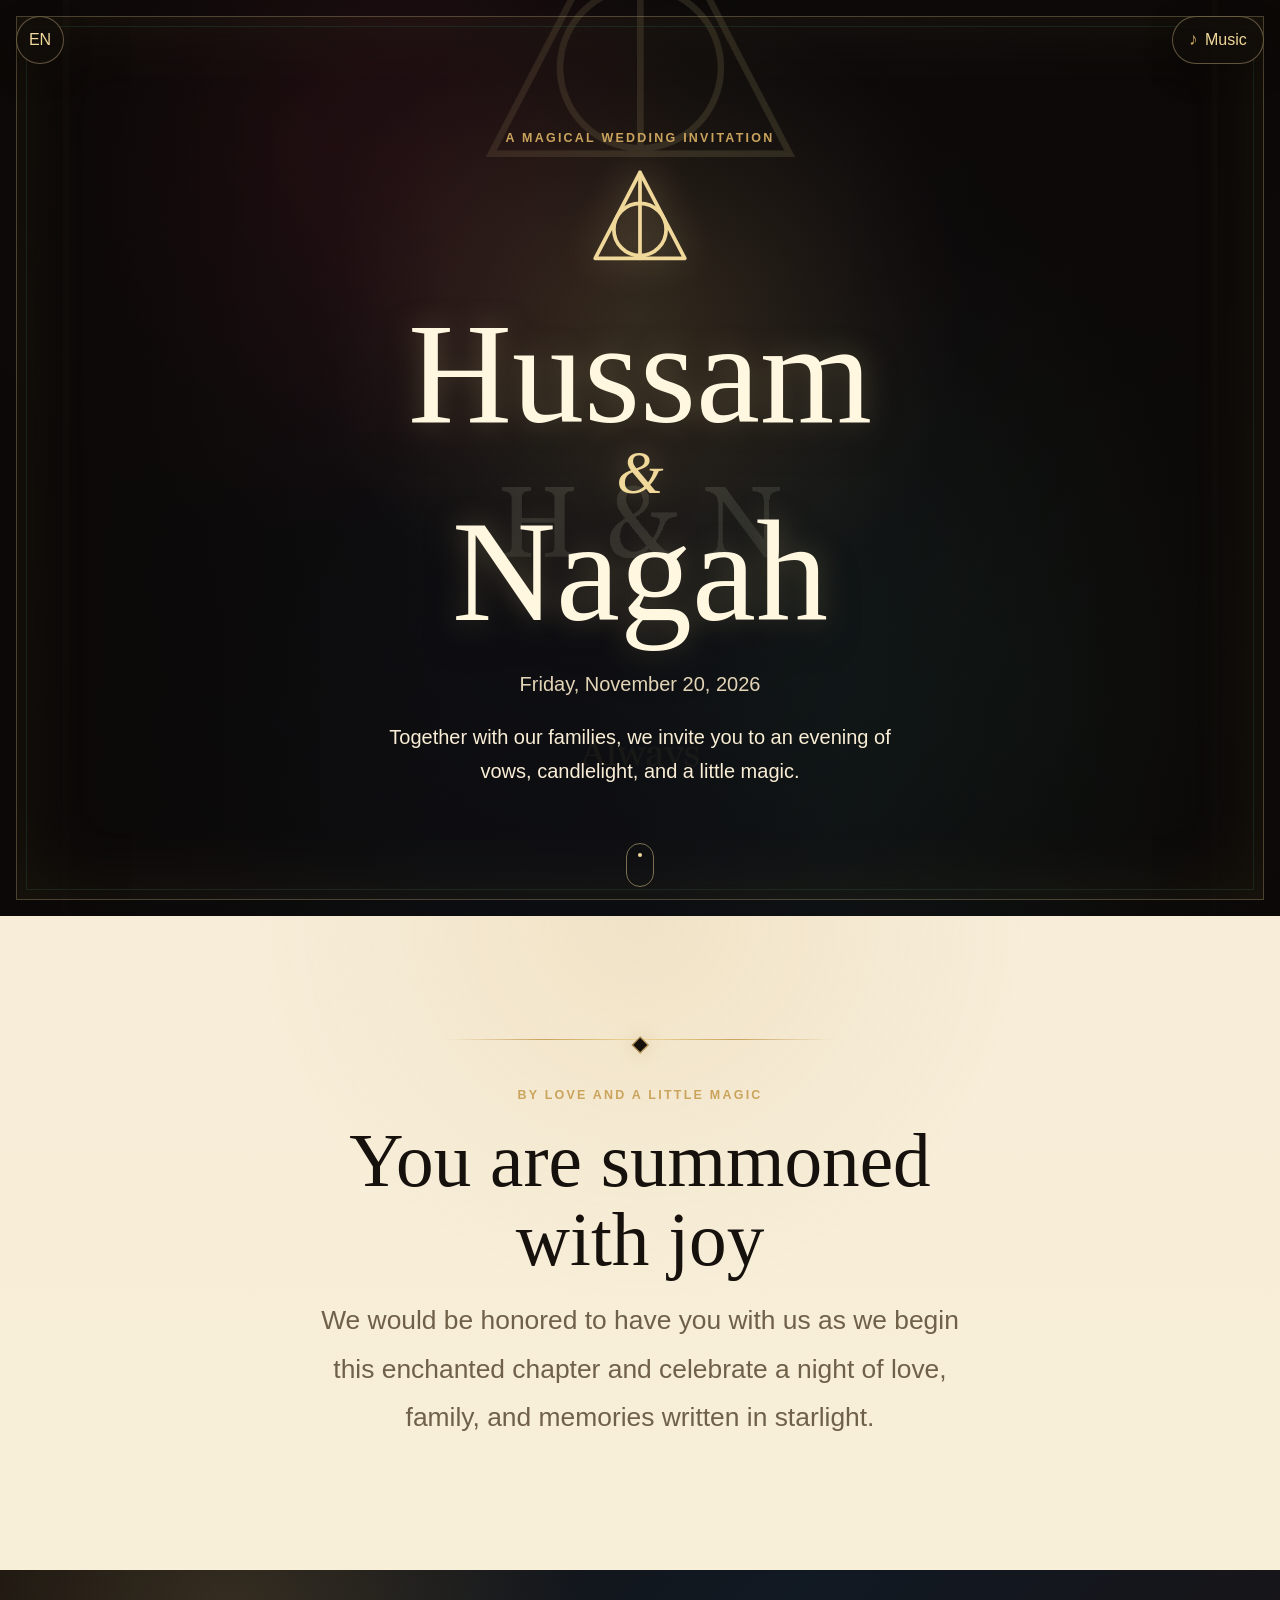
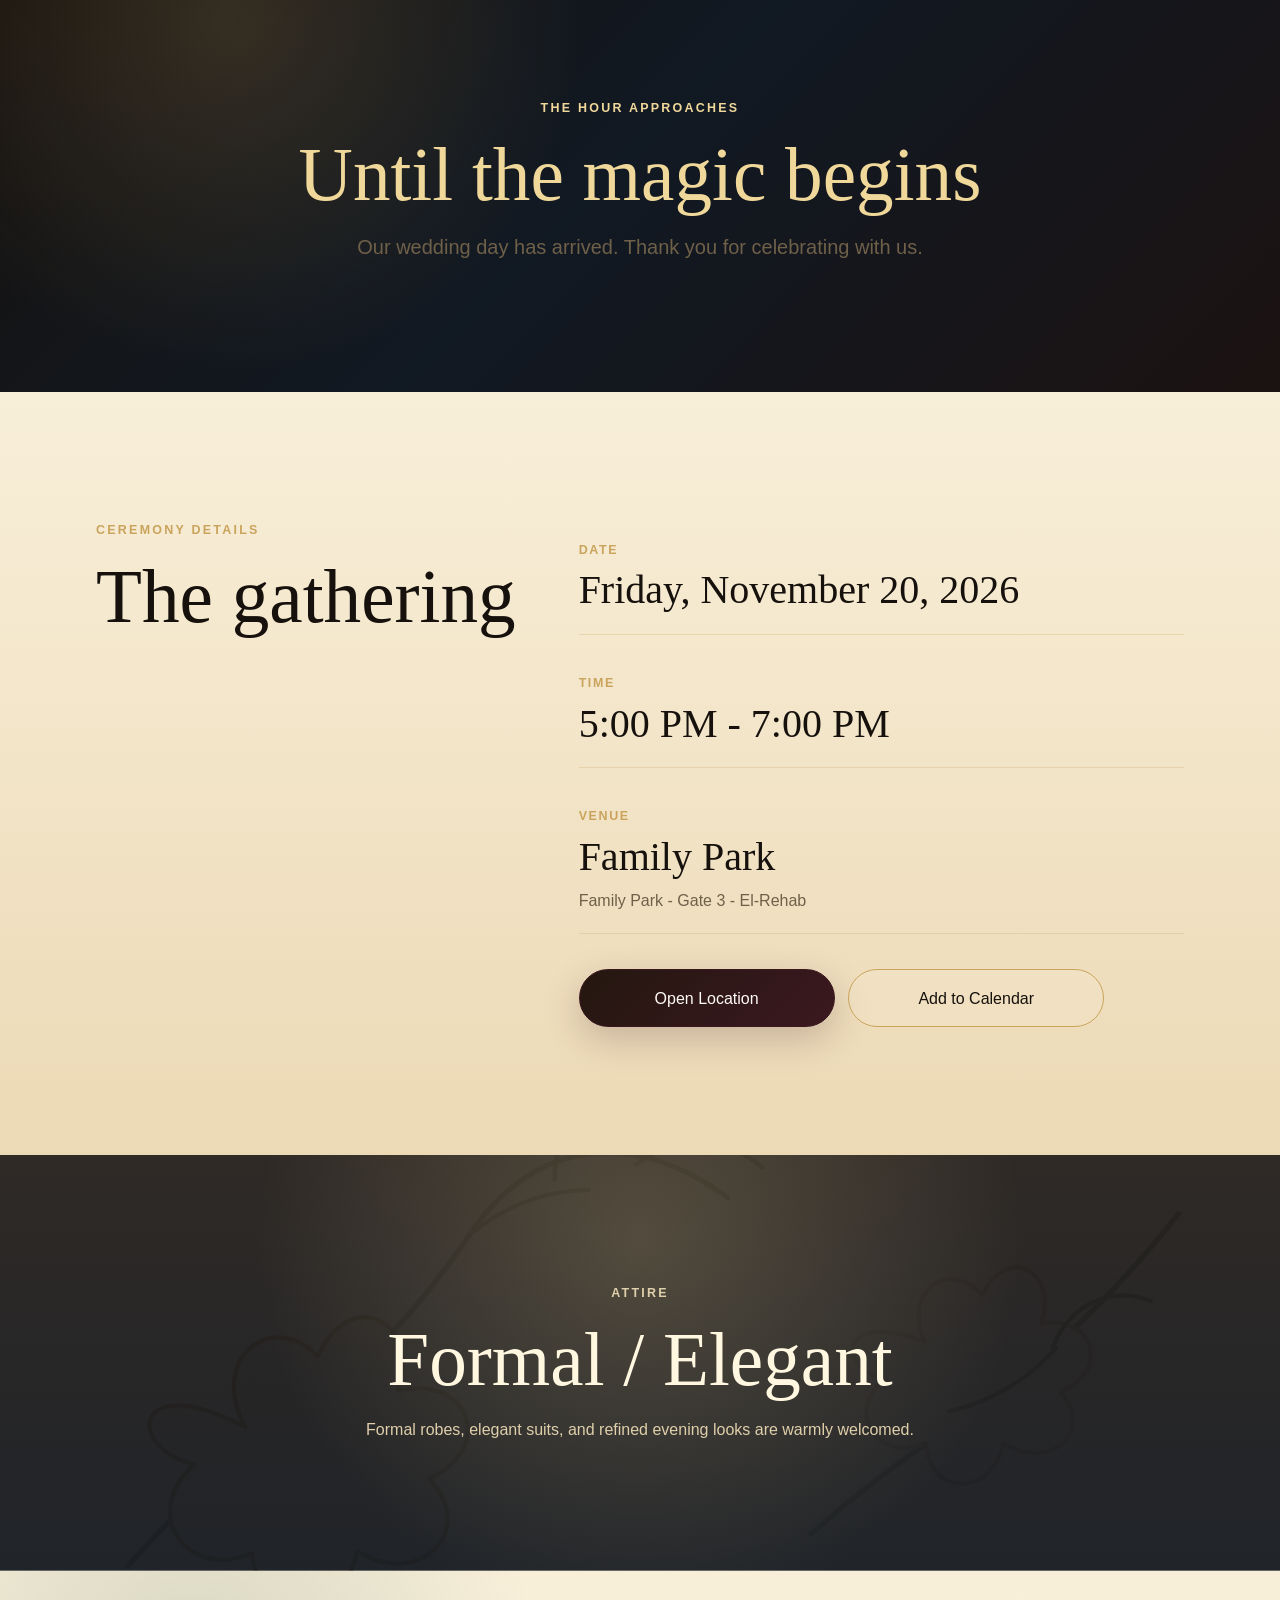
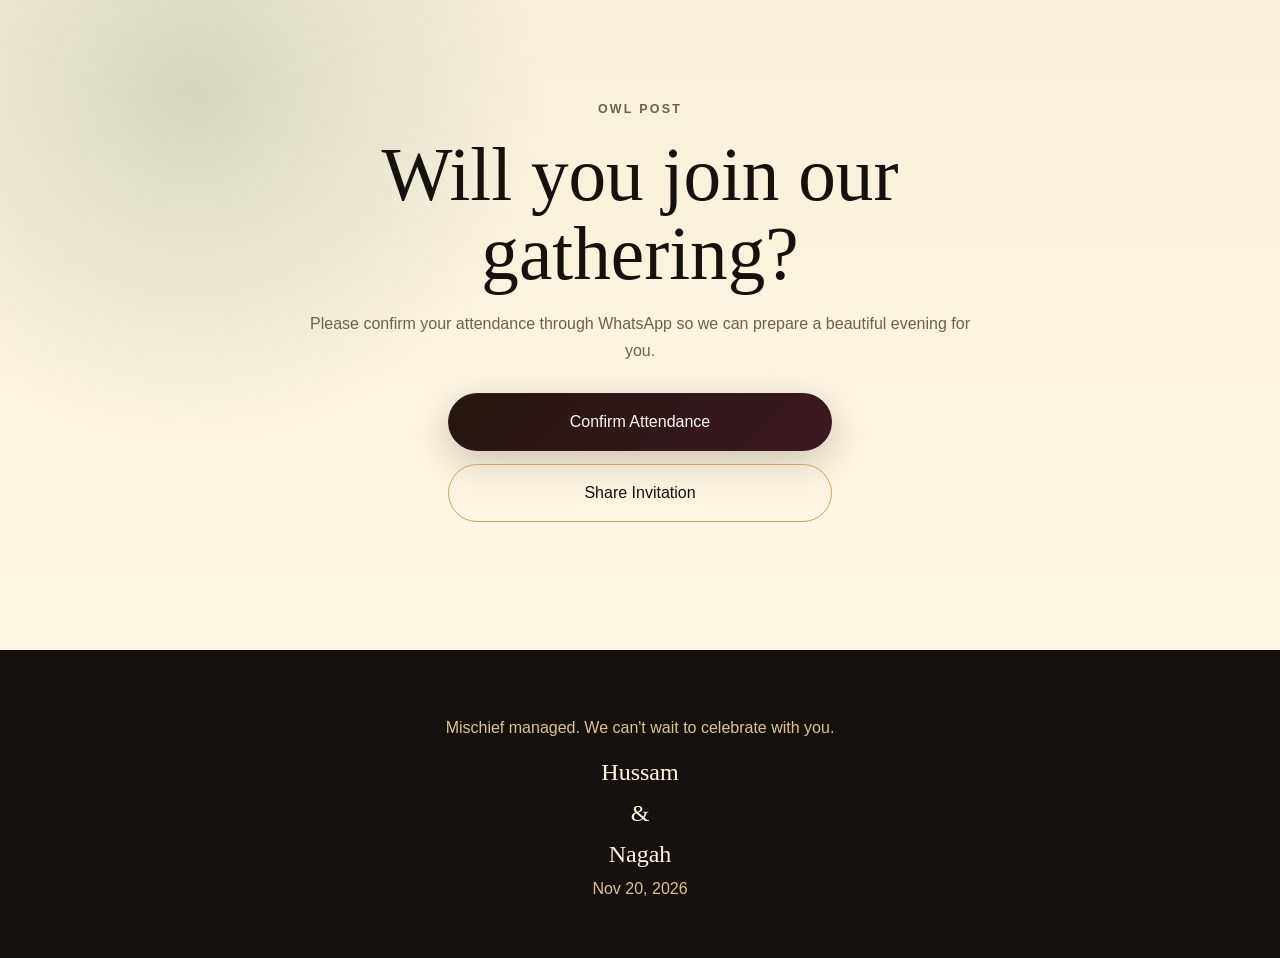
==== commit 85006ae7: "add theme" ====
--- a/index.html
+++ b/index.html
@@ -9,7 +9,7 @@
       content="Together with their families, Hussam and Bride Name invite you to celebrate their wedding."
     />
     <link rel="canonical" href="https://USERNAME.github.io/REPOSITORY/" />
-    <meta name="theme-color" content="#f6efe3" />
+    <meta name="theme-color" content="#15110d" />
 
     <meta property="og:type" content="website" />
     <meta property="og:title" content="Hussam & Bride Name | Wedding Invitation" />
@@ -23,7 +23,7 @@
     <link rel="icon" href="favicon/favicon.svg" type="image/svg+xml" />
     <link rel="apple-touch-icon" href="favicon/apple-touch-icon.svg" />
     <link rel="preload" as="image" href="assets/images/hero-placeholder.jpg" />
-    <link rel="stylesheet" href="style.css?v=20261009-2" />
+    <link rel="stylesheet" href="style.css?v=20261009-3" />
   </head>
   <body>
     <a class="skip-link" href="#invitation">Skip to invitation</a>
@@ -43,6 +43,11 @@
         <div class="hero-media" aria-hidden="true"></div>
         <div class="hero-inner reveal">
           <p class="eyebrow" data-i18n="heroEyebrow">Wedding Invitation</p>
+          <svg class="hallow-mark" viewBox="0 0 120 120" aria-hidden="true">
+            <path d="M60 8 108 100H12Z" />
+            <circle cx="60" cy="69" r="28" />
+            <path d="M60 8v92" />
+          </svg>
           <h1 class="couple-names" id="hero-title">
             <span data-config="groomName">Hussam</span>
             <span class="ampersand">&amp;</span>
@@ -165,6 +170,6 @@
     </footer>
 
     <audio id="backgroundMusic" preload="auto" loop></audio>
-    <script src="script.js?v=20261009-2"></script>
+    <script src="script.js?v=20261009-3"></script>
   </body>
 </html>
--- a/style.css
+++ b/style.css
@@ -1,14 +1,16 @@
 :root {
-  --ivory: #fbf7ef;
-  --warm: #f3eadc;
-  --champagne: #b9965f;
-  --champagne-soft: #dcc79d;
-  --charcoal: #23211f;
-  --ink-soft: #615a51;
-  --sage: #8d9a81;
-  --rose: #d9b6aa;
-  --line: rgba(74, 61, 44, 0.18);
-  --shadow: 0 20px 60px rgba(39, 31, 24, 0.12);
+  --ivory: #f7edd8;
+  --warm: #ead9b8;
+  --champagne: #caa45d;
+  --champagne-soft: #f0d89a;
+  --charcoal: #16110d;
+  --ink-soft: #6f6049;
+  --sage: #1f4c3c;
+  --rose: #7a2433;
+  --midnight: #0e1218;
+  --ember: #a0522d;
+  --line: rgba(202, 164, 93, 0.28);
+  --shadow: 0 24px 70px rgba(11, 8, 6, 0.22);
   --serif: Georgia, "Times New Roman", serif;
   --sans: "Segoe UI", Tahoma, Arial, sans-serif;
   --arabic: Tahoma, "Segoe UI", Arial, sans-serif;
@@ -30,14 +32,29 @@
   margin: 0;
   min-width: 320px;
   background:
-    radial-gradient(circle at 18% 0%, rgba(217, 182, 170, 0.26), transparent 34rem),
-    linear-gradient(180deg, var(--ivory), #fffaf4 44%, var(--warm));
+    radial-gradient(circle at 20% 8%, rgba(202, 164, 93, 0.22), transparent 28rem),
+    radial-gradient(circle at 82% 16%, rgba(31, 76, 60, 0.2), transparent 26rem),
+    linear-gradient(180deg, #120d0b, var(--midnight) 34rem, var(--ivory) 34rem, #f3e6ca 100%);
   color: var(--charcoal);
   font-family: var(--sans);
   line-height: 1.7;
   text-rendering: optimizeLegibility;
 }
 
+body::before {
+  content: "";
+  position: fixed;
+  inset: 0;
+  z-index: -3;
+  pointer-events: none;
+  background-image:
+    radial-gradient(circle, rgba(240, 216, 154, 0.9) 0 1px, transparent 1.5px),
+    radial-gradient(circle, rgba(255, 255, 255, 0.45) 0 1px, transparent 1.5px);
+  background-position: 0 0, 38px 54px;
+  background-size: 96px 96px, 132px 132px;
+  opacity: 0.2;
+}
+
 body[dir="rtl"] {
   font-family: var(--arabic);
 }
@@ -67,7 +84,7 @@
 }
 
 :focus-visible {
-  outline: 3px solid rgba(185, 150, 95, 0.55);
+  outline: 3px solid rgba(240, 216, 154, 0.72);
   outline-offset: 4px;
 }
 
@@ -103,11 +120,11 @@
   pointer-events: auto;
   min-width: 48px;
   min-height: 48px;
-  border: 1px solid rgba(255, 255, 255, 0.5);
+  border: 1px solid rgba(240, 216, 154, 0.36);
   border-radius: 999px;
-  background: rgba(251, 247, 239, 0.78);
-  color: var(--charcoal);
-  box-shadow: 0 10px 30px rgba(39, 31, 24, 0.1);
+  background: rgba(17, 13, 10, 0.66);
+  color: var(--champagne-soft);
+  box-shadow: 0 10px 30px rgba(3, 2, 1, 0.3);
   backdrop-filter: blur(16px);
   cursor: pointer;
 }
@@ -149,13 +166,23 @@
   place-items: center;
   text-align: center;
   isolation: isolate;
+  color: #f9edd5;
 }
 
 .hero::after {
   content: "";
   position: absolute;
   inset: 1rem;
-  border: 1px solid rgba(185, 150, 95, 0.34);
+  border: 1px solid rgba(240, 216, 154, 0.28);
+  box-shadow: inset 0 0 80px rgba(202, 164, 93, 0.09);
+  pointer-events: none;
+}
+
+.hero::before {
+  content: "";
+  position: absolute;
+  inset: 1.6rem;
+  border: 1px solid rgba(31, 76, 60, 0.36);
   pointer-events: none;
 }
 
@@ -164,7 +191,10 @@
   inset: 0;
   z-index: -2;
   background-image:
-    linear-gradient(180deg, rgba(251, 247, 239, 0.72), rgba(251, 247, 239, 0.94)),
+    radial-gradient(circle at 50% 35%, rgba(202, 164, 93, 0.22), transparent 20rem),
+    radial-gradient(circle at 24% 16%, rgba(122, 36, 51, 0.42), transparent 24rem),
+    radial-gradient(circle at 82% 76%, rgba(31, 76, 60, 0.36), transparent 28rem),
+    linear-gradient(180deg, rgba(10, 8, 7, 0.78), rgba(14, 18, 24, 0.94)),
     url("assets/images/hero-placeholder.jpg");
   background-position: center;
   background-size: cover;
@@ -176,8 +206,8 @@
   position: absolute;
   inset: 0;
   background:
-    linear-gradient(90deg, rgba(251, 247, 239, 0.84), transparent 32%, transparent 68%, rgba(251, 247, 239, 0.84)),
-    radial-gradient(circle at center, transparent, rgba(251, 247, 239, 0.58));
+    linear-gradient(90deg, rgba(11, 8, 6, 0.92), transparent 35%, transparent 65%, rgba(11, 8, 6, 0.92)),
+    radial-gradient(circle at center, transparent, rgba(9, 7, 6, 0.72));
 }
 
 .eyebrow {
@@ -189,6 +219,22 @@
   text-transform: uppercase;
 }
 
+.hallow-mark {
+  width: clamp(4.5rem, 18vw, 7rem);
+  margin: 0 auto 1.4rem;
+  color: var(--champagne-soft);
+  filter: drop-shadow(0 0 18px rgba(240, 216, 154, 0.42));
+}
+
+.hallow-mark path,
+.hallow-mark circle {
+  fill: none;
+  stroke: currentColor;
+  stroke-width: 4;
+  stroke-linecap: round;
+  stroke-linejoin: round;
+}
+
 body[dir="rtl"] .eyebrow {
   letter-spacing: 0;
 }
@@ -199,6 +245,10 @@
   font-size: clamp(4rem, 18vw, 9rem);
   font-weight: 400;
   line-height: 0.92;
+  color: #fff7df;
+  text-shadow:
+    0 0 28px rgba(240, 216, 154, 0.28),
+    0 12px 36px rgba(0, 0, 0, 0.55);
 }
 
 .couple-names span {
@@ -207,14 +257,14 @@
 
 .ampersand {
   margin: 0.3rem 0;
-  color: var(--champagne);
+  color: var(--champagne-soft);
   font-size: 0.42em;
   font-style: italic;
 }
 
 .hero-date {
   margin: 1.8rem 0 0;
-  color: var(--ink-soft);
+  color: #e3d4b7;
   font-size: clamp(1rem, 3vw, 1.25rem);
 }
 
@@ -231,7 +281,7 @@
   width: 28px;
   height: 44px;
   margin-left: -14px;
-  border: 1px solid rgba(35, 33, 31, 0.38);
+  border: 1px solid rgba(240, 216, 154, 0.48);
   border-radius: 999px;
 }
 
@@ -243,7 +293,7 @@
   height: 4px;
   margin-left: -2px;
   border-radius: 50%;
-  background: var(--champagne);
+  background: var(--champagne-soft);
   animation: scrollPulse 1.8s ease-in-out infinite;
 }
 
@@ -261,6 +311,9 @@
 
 .invitation {
   text-align: center;
+  background:
+    radial-gradient(circle at top, rgba(202, 164, 93, 0.14), transparent 24rem),
+    linear-gradient(180deg, var(--ivory), #f8efd9);
 }
 
 .invitation-text {
@@ -270,10 +323,10 @@
 }
 
 .ornament {
-  width: min(22rem, 72vw);
+  width: min(24rem, 72vw);
   height: 1px;
   margin: 0 auto 2.8rem;
-  background: linear-gradient(90deg, transparent, var(--champagne), transparent);
+  background: linear-gradient(90deg, transparent, var(--champagne), var(--champagne-soft), var(--champagne), transparent);
 }
 
 .ornament::before {
@@ -283,15 +336,22 @@
   height: 0.65rem;
   margin: -0.32rem auto 0;
   border: 1px solid var(--champagne);
-  background: var(--ivory);
+  background: var(--charcoal);
   transform: rotate(45deg);
+  box-shadow: 0 0 18px rgba(202, 164, 93, 0.45);
 }
 
 .countdown {
   background:
-    linear-gradient(180deg, rgba(255, 255, 255, 0.34), rgba(255, 250, 244, 0.86)),
-    linear-gradient(110deg, rgba(141, 154, 129, 0.16), transparent 45%, rgba(217, 182, 170, 0.16));
+    radial-gradient(circle at 18% 12%, rgba(202, 164, 93, 0.18), transparent 22rem),
+    linear-gradient(135deg, #16110d, #111923 48%, #1b1211);
+  color: #f7edd8;
   text-align: center;
+}
+
+.countdown h2,
+.countdown .eyebrow {
+  color: var(--champagne-soft);
 }
 
 .countdown-grid {
@@ -305,9 +365,10 @@
   min-height: 7.5rem;
   display: grid;
   align-content: center;
-  border: 1px solid var(--line);
-  background: rgba(255, 252, 247, 0.62);
+  border: 1px solid rgba(240, 216, 154, 0.25);
+  background: rgba(247, 237, 216, 0.08);
   box-shadow: var(--shadow);
+  backdrop-filter: blur(10px);
 }
 
 .countdown-item strong {
@@ -318,7 +379,7 @@
 }
 
 .countdown-item span {
-  color: var(--ink-soft);
+  color: #d9c491;
   font-size: 0.78rem;
   font-weight: 700;
   letter-spacing: 0.14em;
@@ -333,6 +394,12 @@
 .details-layout {
   display: grid;
   gap: 2.2rem;
+}
+
+.details {
+  background:
+    linear-gradient(180deg, #f8efd9, #ecd9b5),
+    radial-gradient(circle at 80% 20%, rgba(122, 36, 51, 0.14), transparent 24rem);
 }
 
 .detail-list {
@@ -399,13 +466,14 @@
 }
 
 .button.primary {
-  background: var(--charcoal);
-  border-color: var(--charcoal);
+  background: linear-gradient(135deg, #24170f, #3b1820);
+  border-color: #3b1820;
   color: #fffaf4;
+  box-shadow: 0 12px 36px rgba(59, 24, 32, 0.22);
 }
 
 .button.secondary {
-  background: transparent;
+  background: rgba(247, 237, 216, 0.18);
   color: var(--charcoal);
 }
 
@@ -415,16 +483,32 @@
 
 .dress {
   background:
-    linear-gradient(180deg, rgba(251, 247, 239, 0.78), rgba(251, 247, 239, 0.92)),
+    radial-gradient(circle at 50% 20%, rgba(240, 216, 154, 0.2), transparent 24rem),
+    linear-gradient(180deg, rgba(18, 13, 10, 0.88), rgba(14, 18, 24, 0.92)),
     url("assets/images/floral-detail.svg");
   background-position: center;
   background-size: cover;
   text-align: center;
+  color: #f7edd8;
 }
 
 .dress p,
 .rsvp p {
   color: var(--ink-soft);
+}
+
+.dress p {
+  color: #dfcfaa;
+}
+
+.dress h2 {
+  color: #fff7df;
+}
+
+.rsvp {
+  background:
+    radial-gradient(circle at 15% 18%, rgba(31, 76, 60, 0.16), transparent 22rem),
+    linear-gradient(180deg, #f8efd9, #fff7e5);
 }
 
 .rsvp-button {
@@ -440,7 +524,8 @@
 
 .footer {
   padding: 3rem 1.25rem 3.5rem;
-  color: var(--ink-soft);
+  color: #d9c491;
+  background: var(--charcoal);
   text-align: center;
 }
 
@@ -451,7 +536,7 @@
 
 .footer strong {
   margin-top: 0.7rem;
-  color: var(--charcoal);
+  color: #fff7df;
   font-family: var(--serif);
   font-size: 1.5rem;
   font-weight: 400;
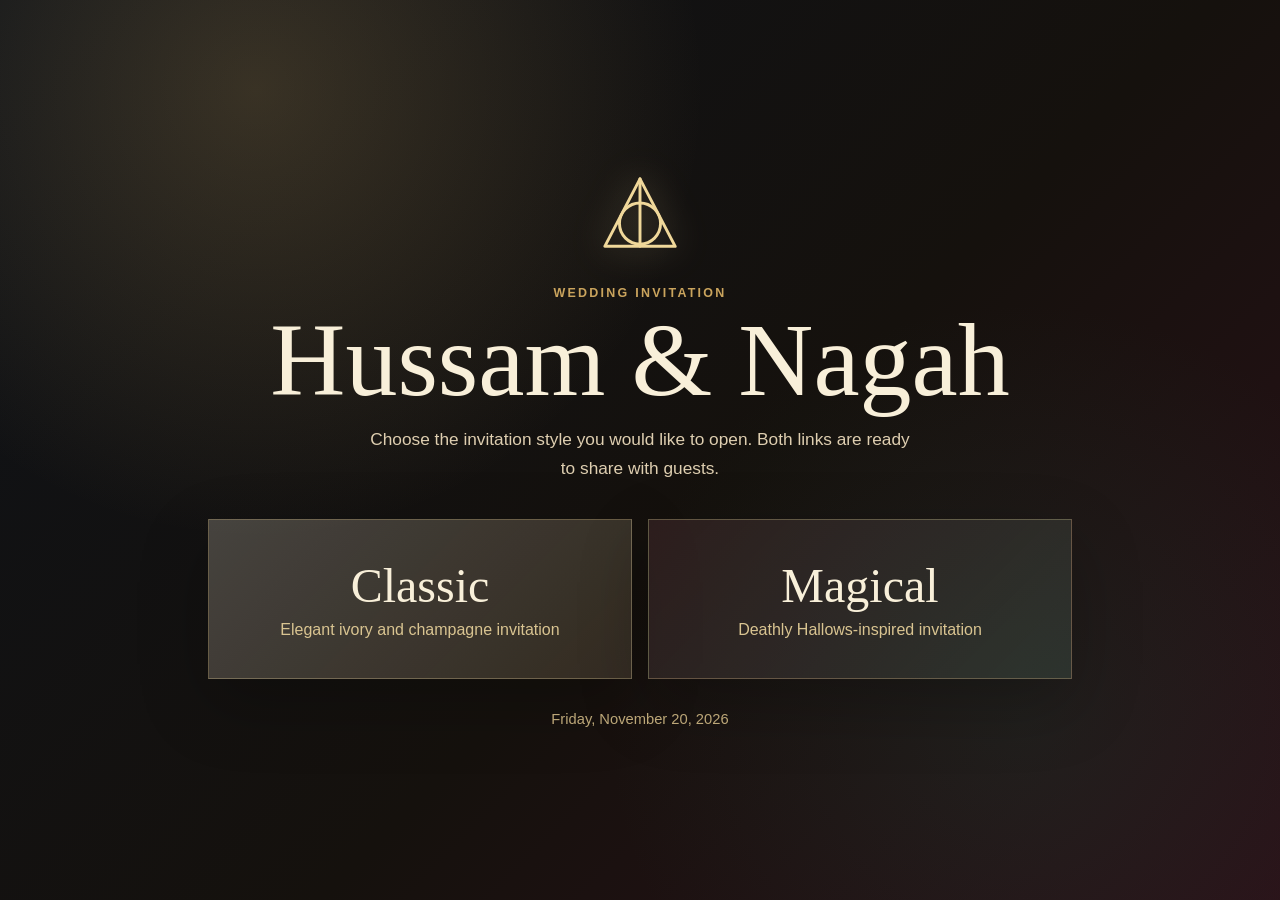
==== commit 56cccf3a: "theme merge" ====
--- a/index.html
+++ b/index.html
@@ -1,175 +1,185 @@
 <!doctype html>
-<html lang="en" dir="ltr">
+<html lang="en">
   <head>
     <meta charset="utf-8" />
     <meta name="viewport" content="width=device-width, initial-scale=1" />
-    <title>Hussam & Bride Name | Wedding Invitation</title>
+    <title>Hussam & Nagah | Wedding Invitation Themes</title>
     <meta
       name="description"
-      content="Together with their families, Hussam and Bride Name invite you to celebrate their wedding."
+      content="Choose between the classic and magical wedding invitation themes for Hussam and Nagah."
     />
-    <link rel="canonical" href="https://USERNAME.github.io/REPOSITORY/" />
+    <link rel="canonical" href="https://hussamhamdy.github.io/Wedding/" />
     <meta name="theme-color" content="#15110d" />
-
     <meta property="og:type" content="website" />
-    <meta property="og:title" content="Hussam & Bride Name | Wedding Invitation" />
+    <meta property="og:title" content="Hussam & Nagah | Wedding Invitation" />
     <meta
       property="og:description"
-      content="Together with their families, Hussam and Bride Name invite you to celebrate their wedding."
+      content="Choose between the classic and magical wedding invitation themes."
     />
-    <meta property="og:image" content="assets/images/share-preview.jpg" />
-    <meta property="og:url" content="https://USERNAME.github.io/REPOSITORY/" />
+    <meta property="og:image" content="harry-potter/assets/images/share-preview.jpg" />
+    <meta property="og:url" content="https://hussamhamdy.github.io/Wedding/" />
+    <style>
+      :root {
+        color-scheme: dark;
+        --gold: #f0d89a;
+        --gold-soft: #caa45d;
+        --paper: #f8efd9;
+      }
 
-    <link rel="icon" href="favicon/favicon.svg" type="image/svg+xml" />
-    <link rel="apple-touch-icon" href="favicon/apple-touch-icon.svg" />
-    <link rel="preload" as="image" href="assets/images/hero-placeholder.jpg" />
-    <link rel="stylesheet" href="style.css?v=20261009-3" />
+      * {
+        box-sizing: border-box;
+      }
+
+      body {
+        min-height: 100svh;
+        margin: 0;
+        display: grid;
+        place-items: center;
+        padding: 1.25rem;
+        background:
+          radial-gradient(circle at 20% 10%, rgba(202, 164, 93, 0.22), transparent 28rem),
+          radial-gradient(circle at 80% 80%, rgba(31, 76, 60, 0.24), transparent 26rem),
+          linear-gradient(135deg, #0e1218, #15110d 56%, #2b1118);
+        color: var(--paper);
+        font-family: "Segoe UI", Tahoma, Arial, sans-serif;
+      }
+
+      main {
+        width: min(100%, 54rem);
+        text-align: center;
+      }
+
+      .sigil {
+        width: 5.5rem;
+        margin: 0 auto 1.3rem;
+        color: var(--gold);
+        filter: drop-shadow(0 0 18px rgba(240, 216, 154, 0.34));
+      }
+
+      .sigil path,
+      .sigil circle {
+        fill: none;
+        stroke: currentColor;
+        stroke-width: 4;
+        stroke-linecap: round;
+        stroke-linejoin: round;
+      }
+
+      p {
+        margin: 0;
+      }
+
+      .eyebrow {
+        color: var(--gold-soft);
+        font-size: 0.78rem;
+        font-weight: 700;
+        letter-spacing: 0.18em;
+        text-transform: uppercase;
+      }
+
+      h1 {
+        margin: 0.7rem 0 0.9rem;
+        font-family: Georgia, "Times New Roman", serif;
+        font-size: clamp(3rem, 12vw, 6.5rem);
+        font-weight: 400;
+        line-height: 0.95;
+      }
+
+      .intro {
+        width: min(100%, 34rem);
+        margin: 0 auto;
+        color: #deceb0;
+        font-size: 1.08rem;
+        line-height: 1.7;
+      }
+
+      .theme-grid {
+        display: grid;
+        gap: 1rem;
+        margin-top: 2.2rem;
+      }
+
+      .theme-link {
+        min-height: 10rem;
+        display: grid;
+        align-content: center;
+        gap: 0.5rem;
+        border: 1px solid rgba(240, 216, 154, 0.28);
+        padding: 1.5rem;
+        color: inherit;
+        text-decoration: none;
+        background: rgba(248, 239, 217, 0.07);
+        box-shadow: 0 24px 70px rgba(0, 0, 0, 0.24);
+        transition: transform 180ms ease, border-color 180ms ease, background 180ms ease;
+      }
+
+      .theme-link:hover,
+      .theme-link:focus-visible {
+        transform: translateY(-3px);
+        border-color: rgba(240, 216, 154, 0.72);
+        background: rgba(248, 239, 217, 0.11);
+      }
+
+      .theme-link strong {
+        font-family: Georgia, "Times New Roman", serif;
+        font-size: clamp(1.8rem, 6vw, 3rem);
+        font-weight: 400;
+      }
+
+      .theme-link span {
+        color: #d9c491;
+      }
+
+      .classic {
+        background:
+          linear-gradient(135deg, rgba(248, 239, 217, 0.16), rgba(202, 164, 93, 0.08)),
+          rgba(248, 239, 217, 0.07);
+      }
+
+      .magical {
+        background:
+          linear-gradient(135deg, rgba(59, 24, 32, 0.34), rgba(31, 76, 60, 0.22)),
+          rgba(248, 239, 217, 0.07);
+      }
+
+      footer {
+        margin-top: 2rem;
+        color: #bca778;
+        font-size: 0.92rem;
+      }
+
+      @media (min-width: 720px) {
+        .theme-grid {
+          grid-template-columns: repeat(2, minmax(0, 1fr));
+        }
+      }
+    </style>
   </head>
   <body>
-    <a class="skip-link" href="#invitation">Skip to invitation</a>
+    <main>
+      <svg class="sigil" viewBox="0 0 120 120" aria-hidden="true">
+        <path d="M60 8 108 100H12Z" />
+        <circle cx="60" cy="69" r="28" />
+        <path d="M60 8v92" />
+      </svg>
+      <p class="eyebrow">Wedding Invitation</p>
+      <h1>Hussam & Nagah</h1>
+      <p class="intro">
+        Choose the invitation style you would like to open. Both links are ready to share with guests.
+      </p>
 
-    <header class="topbar" aria-label="Wedding invitation controls">
-      <button class="language-toggle" id="languageToggle" type="button" aria-label="Switch language">
-        <span data-label="language-current">EN</span>
-      </button>
-      <button class="music-toggle" id="musicToggle" type="button" aria-label="Toggle music" hidden>
-        <span class="music-icon" aria-hidden="true">♪</span>
-        <span data-i18n="musicOff">Music</span>
-      </button>
-    </header>
+      <div class="theme-grid" aria-label="Invitation theme links">
+        <a class="theme-link classic" href="classic/index.html">
+          <strong>Classic</strong>
+          <span>Elegant ivory and champagne invitation</span>
+        </a>
+        <a class="theme-link magical" href="harry-potter/index.html">
+          <strong>Magical</strong>
+          <span>Deathly Hallows-inspired invitation</span>
+        </a>
+      </div>
 
-    <main>
-      <section class="hero section-panel" id="home" aria-labelledby="hero-title">
-        <div class="hero-media" aria-hidden="true"></div>
-        <div class="hero-inner reveal">
-          <p class="eyebrow" data-i18n="heroEyebrow">Wedding Invitation</p>
-          <svg class="hallow-mark" viewBox="0 0 120 120" aria-hidden="true">
-            <path d="M60 8 108 100H12Z" />
-            <circle cx="60" cy="69" r="28" />
-            <path d="M60 8v92" />
-          </svg>
-          <h1 class="couple-names" id="hero-title">
-            <span data-config="groomName">Hussam</span>
-            <span class="ampersand">&amp;</span>
-            <span data-config="brideName">Bride Name</span>
-          </h1>
-          <p class="hero-date" data-config="displayDate">Saturday, November 21, 2026</p>
-          <p class="hero-copy" data-i18n="heroCopy">
-            Together with our families, we invite you to celebrate our wedding.
-          </p>
-        </div>
-        <a class="scroll-indicator" href="#invitation" aria-label="Scroll to invitation">
-          <span></span>
-        </a>
-      </section>
-
-      <section class="invitation section-panel" id="invitation" aria-labelledby="invitation-title">
-        <div class="ornament" aria-hidden="true"></div>
-        <div class="content-narrow reveal">
-          <p class="eyebrow" data-i18n="invitationEyebrow">With love and joy</p>
-          <h2 id="invitation-title" data-i18n="invitationTitle">You are warmly invited</h2>
-          <p class="invitation-text" data-i18n="invitationMessage">
-            We would be honored to have you with us as we begin this new chapter and celebrate an evening full of love, family, and beautiful memories.
-          </p>
-        </div>
-      </section>
-
-      <section class="countdown section-panel" aria-labelledby="countdown-title">
-        <div class="content-wide reveal">
-          <p class="eyebrow" data-i18n="countdownEyebrow">Counting down</p>
-          <h2 id="countdown-title" data-i18n="countdownTitle">Until we celebrate</h2>
-          <div class="countdown-grid" id="countdownGrid" role="timer" aria-live="polite">
-            <div class="countdown-item">
-              <strong data-countdown="days">00</strong>
-              <span data-i18n="days">Days</span>
-            </div>
-            <div class="countdown-item">
-              <strong data-countdown="hours">00</strong>
-              <span data-i18n="hours">Hours</span>
-            </div>
-            <div class="countdown-item">
-              <strong data-countdown="minutes">00</strong>
-              <span data-i18n="minutes">Minutes</span>
-            </div>
-            <div class="countdown-item">
-              <strong data-countdown="seconds">00</strong>
-              <span data-i18n="seconds">Seconds</span>
-            </div>
-          </div>
-          <p class="passed-message" id="passedMessage" data-i18n="passedMessage" hidden>
-            Our wedding day has arrived. Thank you for celebrating with us.
-          </p>
-        </div>
-      </section>
-
-      <section class="details section-panel" aria-labelledby="details-title">
-        <div class="content-wide details-layout reveal">
-          <div>
-            <p class="eyebrow" data-i18n="detailsEyebrow">Wedding details</p>
-            <h2 id="details-title" data-i18n="detailsTitle">The celebration</h2>
-          </div>
-          <div class="detail-list">
-            <article class="detail-block">
-              <span data-i18n="dateLabel">Date</span>
-              <strong data-config="detailDate">Saturday, November 21, 2026</strong>
-            </article>
-            <article class="detail-block">
-              <span data-i18n="timeLabel">Time</span>
-              <strong data-config="detailTime">7:00 PM - 11:59 PM</strong>
-            </article>
-            <article class="detail-block">
-              <span data-i18n="venueLabel">Venue</span>
-              <strong data-config="venueName">Venue Name</strong>
-              <em data-config="venueAddress">Venue Address</em>
-            </article>
-          </div>
-          <div class="action-row">
-            <a class="button primary" id="locationButton" href="#" target="_blank" rel="noopener">
-              <span data-i18n="openLocation">Open Location</span>
-            </a>
-            <button class="button secondary" id="calendarButton" type="button">
-              <span data-i18n="addCalendar">Add to Calendar</span>
-            </button>
-          </div>
-        </div>
-      </section>
-
-      <section class="dress section-panel" id="dressCodeSection" aria-labelledby="dress-title">
-        <div class="content-narrow reveal">
-          <p class="eyebrow" data-i18n="dressEyebrow">Dress code</p>
-          <h2 id="dress-title" data-config="dressCodeTitle">Formal / Elegant</h2>
-          <p data-i18n="dressNote">A refined evening look is warmly appreciated.</p>
-        </div>
-      </section>
-
-      <section class="rsvp section-panel" aria-labelledby="rsvp-title">
-        <div class="content-narrow reveal">
-          <p class="eyebrow" data-i18n="rsvpEyebrow">RSVP</p>
-          <h2 id="rsvp-title" data-i18n="rsvpTitle">Will you celebrate with us?</h2>
-          <p data-i18n="rsvpCopy">
-            Please confirm your attendance through WhatsApp so we can prepare a beautiful evening for you.
-          </p>
-          <a class="button primary rsvp-button" id="rsvpButton" href="#" target="_blank" rel="noopener">
-            <span data-i18n="confirmAttendance">Confirm Attendance</span>
-          </a>
-          <button class="button secondary share-button" id="shareButton" type="button">
-            <span data-i18n="shareInvitation">Share Invitation</span>
-          </button>
-        </div>
-      </section>
+      <footer>Friday, November 20, 2026</footer>
     </main>
-
-    <footer class="footer">
-      <p data-i18n="footerMessage">We can't wait to celebrate with you.</p>
-      <strong>
-        <span data-config="groomName">Hussam</span>
-        <span>&amp;</span>
-        <span data-config="brideName">Bride Name</span>
-      </strong>
-      <span data-config="shortDate">21 Nov 2026</span>
-    </footer>
-
-    <audio id="backgroundMusic" preload="auto" loop></audio>
-    <script src="script.js?v=20261009-3"></script>
   </body>
 </html>
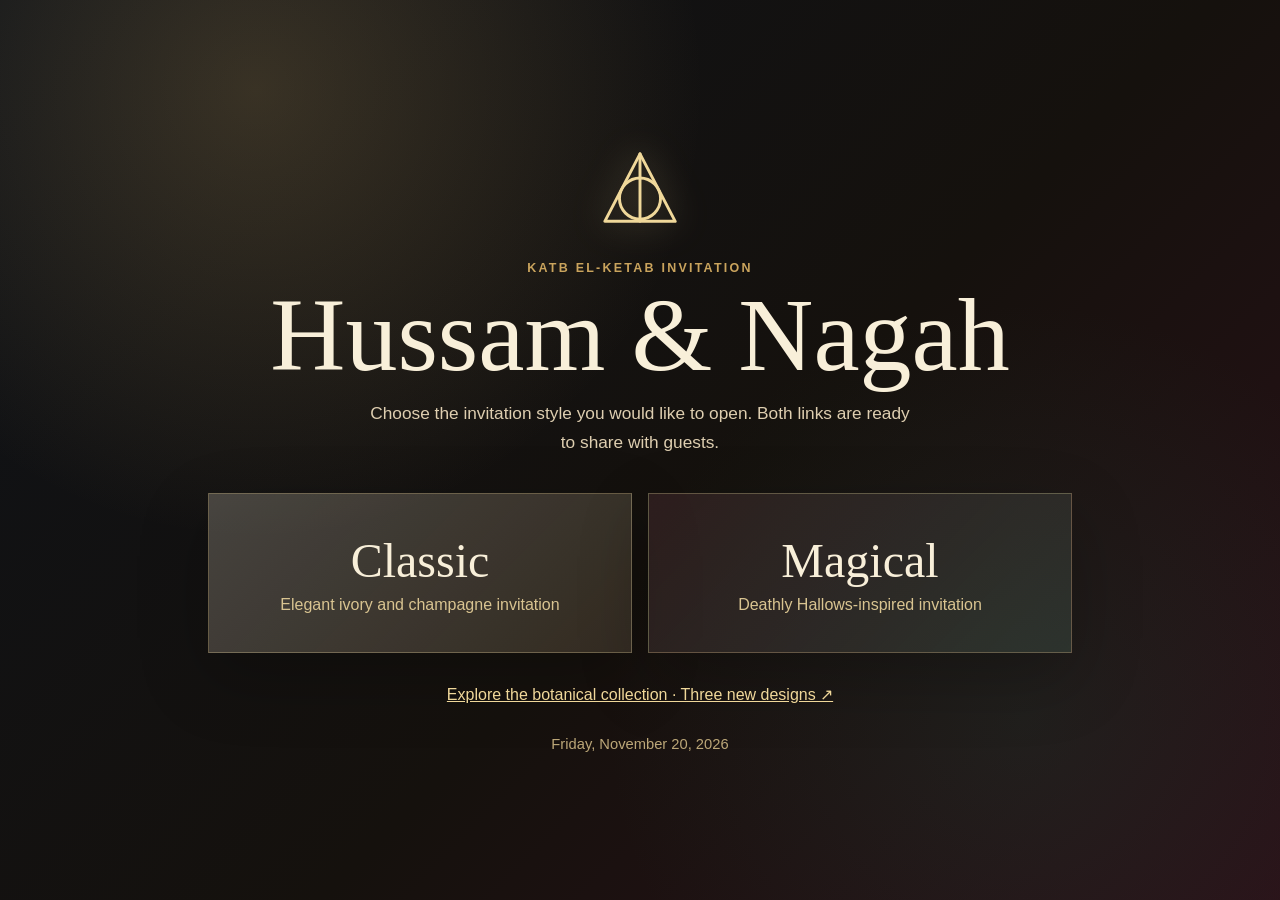
==== commit 038d5837: "new" ====
--- a/index.html
+++ b/index.html
@@ -3,20 +3,24 @@
   <head>
     <meta charset="utf-8" />
     <meta name="viewport" content="width=device-width, initial-scale=1" />
-    <title>Hussam & Nagah | Wedding Invitation Themes</title>
+    <title>Hussam & Nagah | Katb El-Ketab Invitation Themes</title>
     <meta
       name="description"
-      content="Choose between the classic and magical wedding invitation themes for Hussam and Nagah."
+      content="Choose between the classic and magical Katb El-Ketab invitation themes for Hussam and Nagah."
     />
     <link rel="canonical" href="https://hussamhamdy.github.io/Wedding/" />
     <meta name="theme-color" content="#15110d" />
     <meta property="og:type" content="website" />
-    <meta property="og:title" content="Hussam & Nagah | Wedding Invitation" />
+    <meta property="og:title" content="Hussam & Nagah | Katb El-Ketab Invitation" />
     <meta
       property="og:description"
-      content="Choose between the classic and magical wedding invitation themes."
+      content="Choose between the classic and magical Katb El-Ketab invitation themes."
     />
-    <meta property="og:image" content="harry-potter/assets/images/share-preview.jpg" />
+    <meta property="og:image" content="https://hussamhamdy.github.io/Wedding/harry-potter/assets/images/share-preview.jpg" />
+    <meta property="og:image:type" content="image/jpeg" />
+    <meta property="og:image:width" content="1200" />
+    <meta property="og:image:height" content="630" />
+    <meta property="og:image:alt" content="Hussam and Nagah's Katb El-Ketab invitation" />
     <meta property="og:url" content="https://hussamhamdy.github.io/Wedding/" />
     <style>
       :root {
@@ -162,7 +166,7 @@
         <circle cx="60" cy="69" r="28" />
         <path d="M60 8v92" />
       </svg>
-      <p class="eyebrow">Wedding Invitation</p>
+      <p class="eyebrow">Katb El-Ketab Invitation</p>
       <h1>Hussam & Nagah</h1>
       <p class="intro">
         Choose the invitation style you would like to open. Both links are ready to share with guests.
@@ -179,6 +183,7 @@
         </a>
       </div>
 
+      <p style="margin-top:2rem"><a href="designs.html" style="color:var(--gold)">Explore the botanical collection · Three new designs ↗</a></p>
       <footer>Friday, November 20, 2026</footer>
     </main>
   </body>
